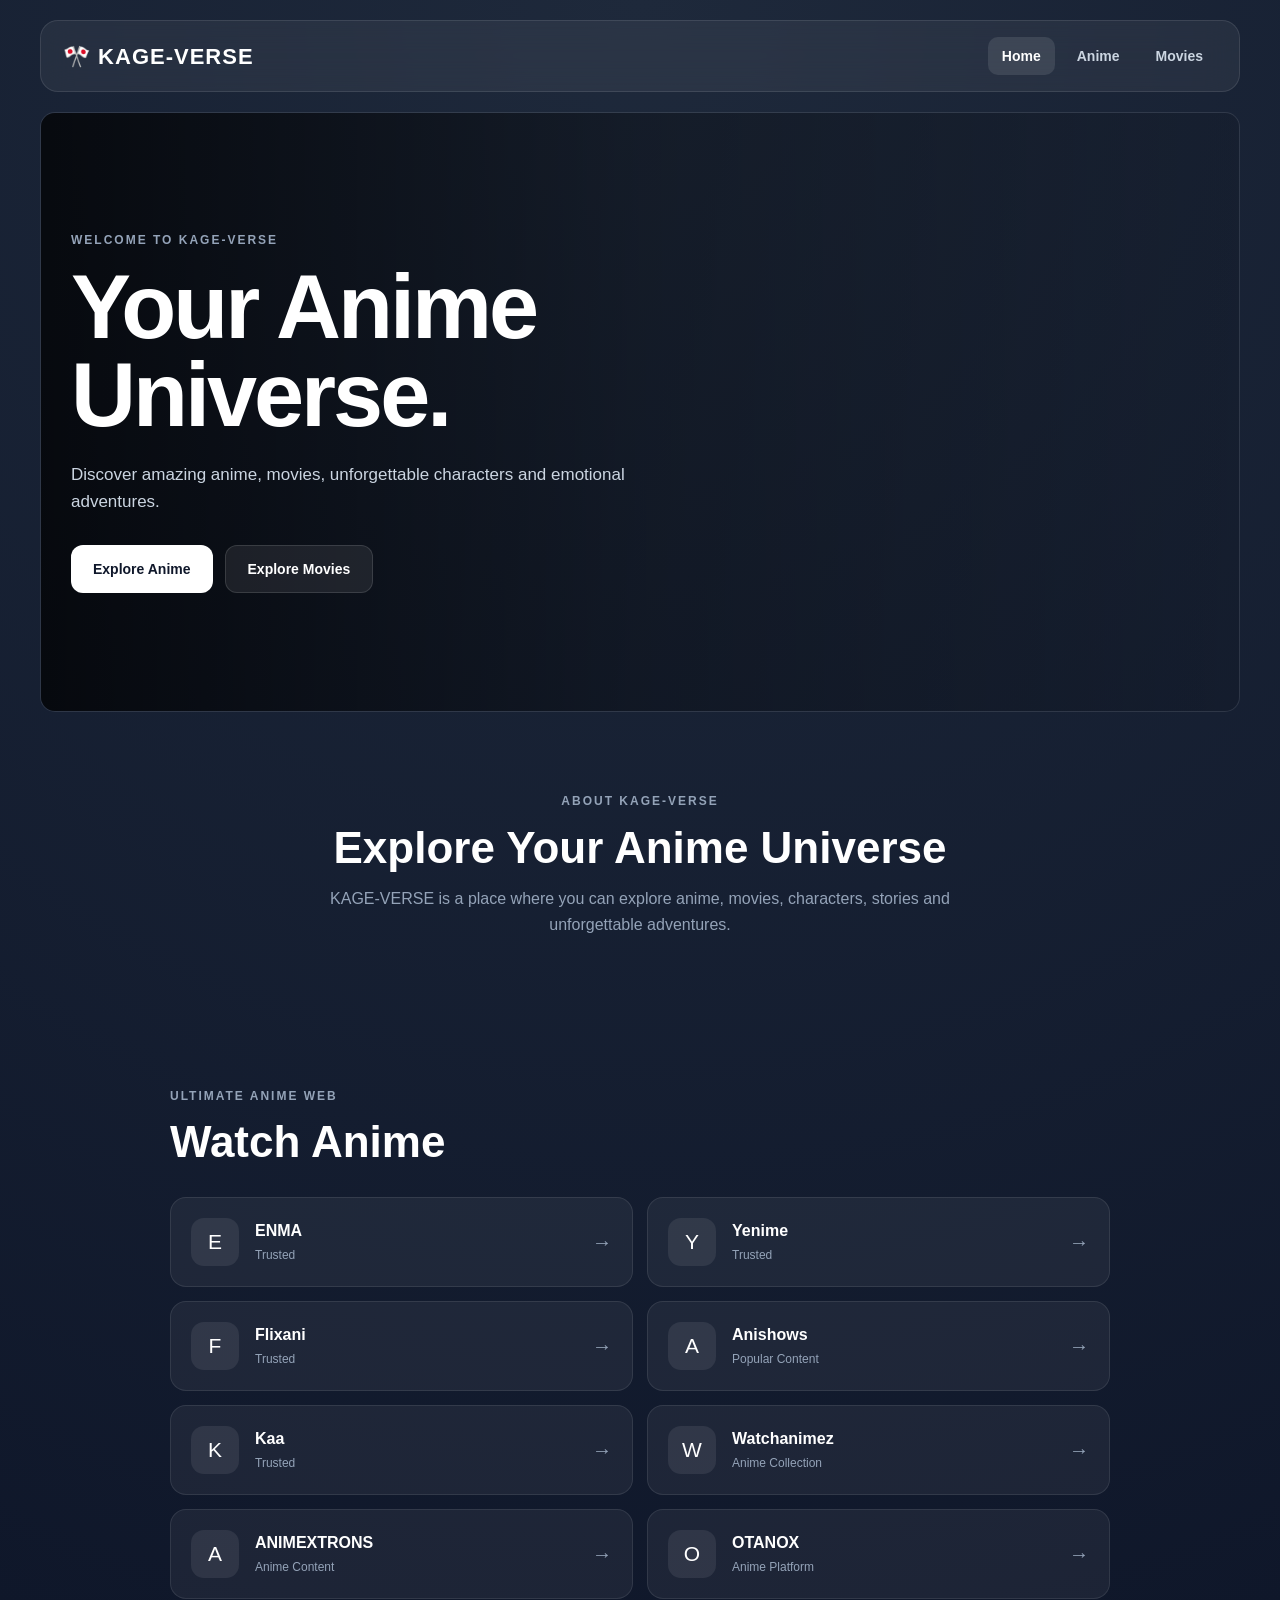
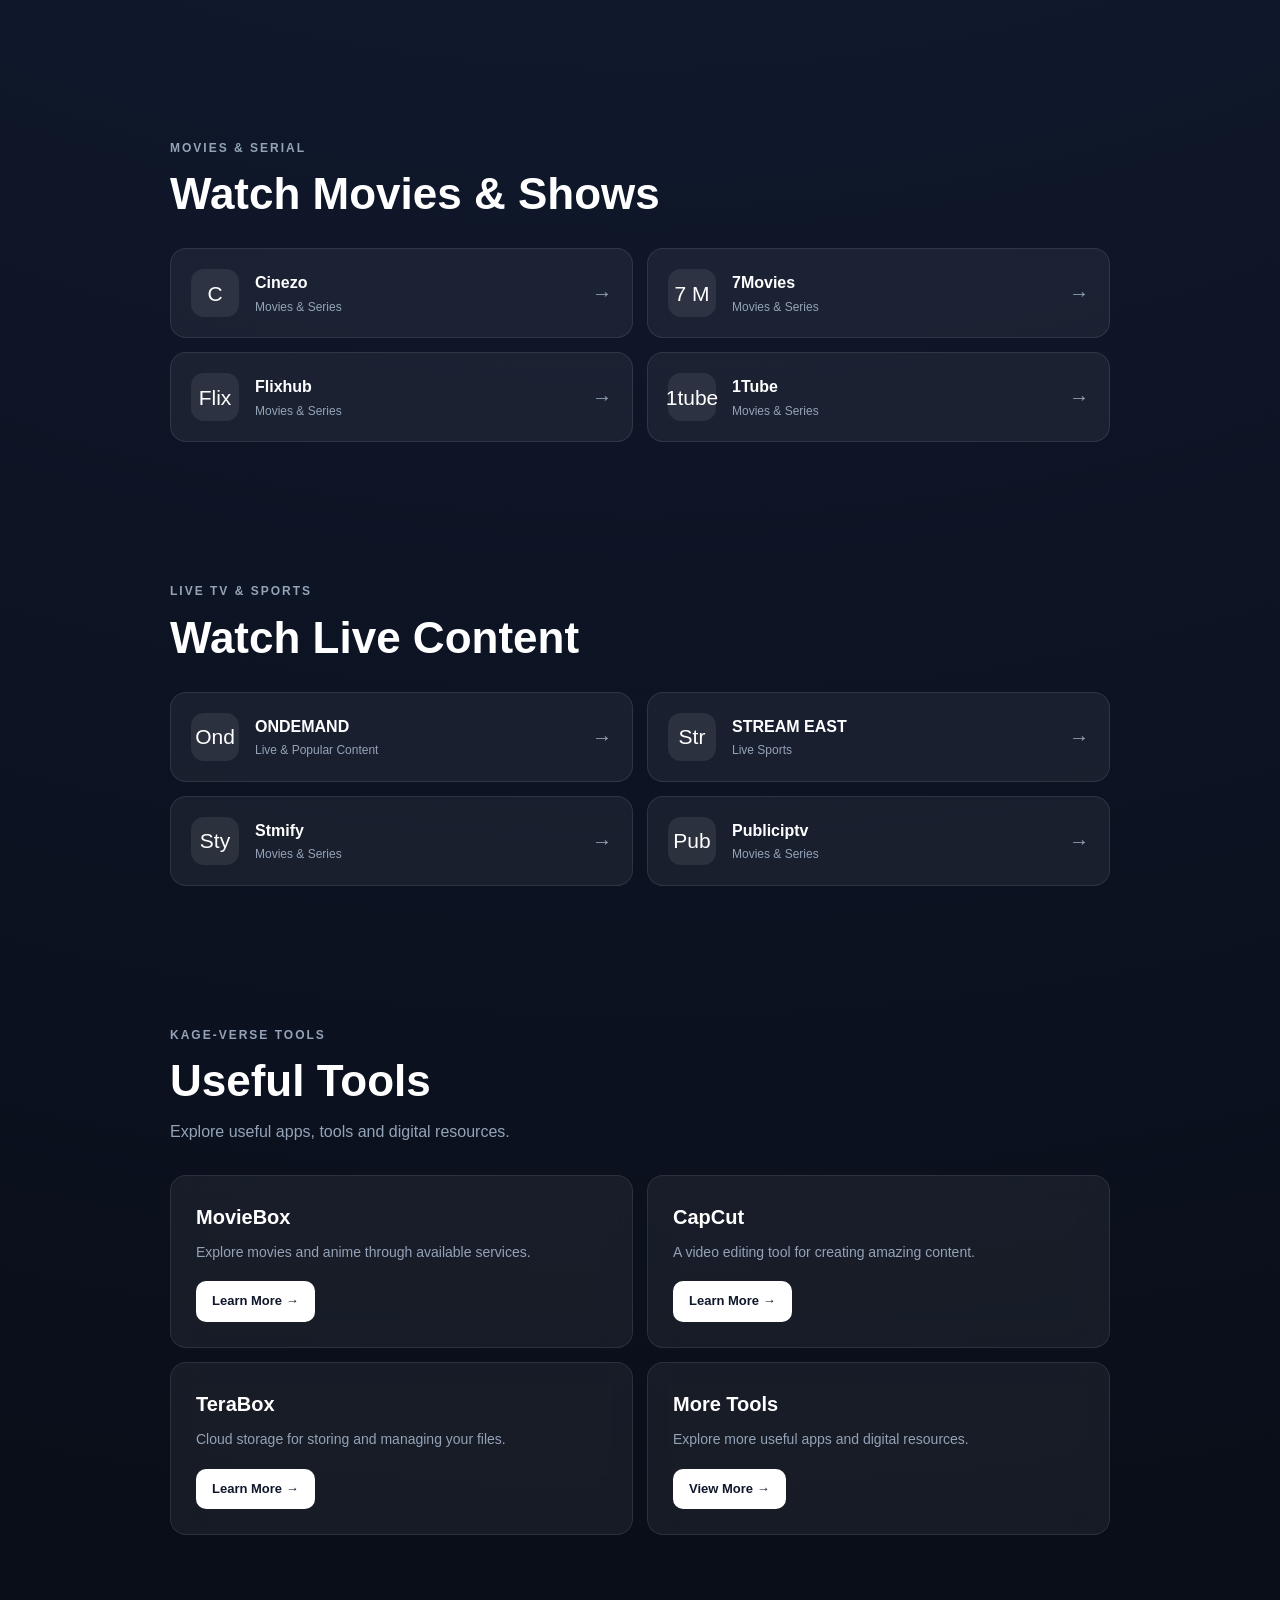
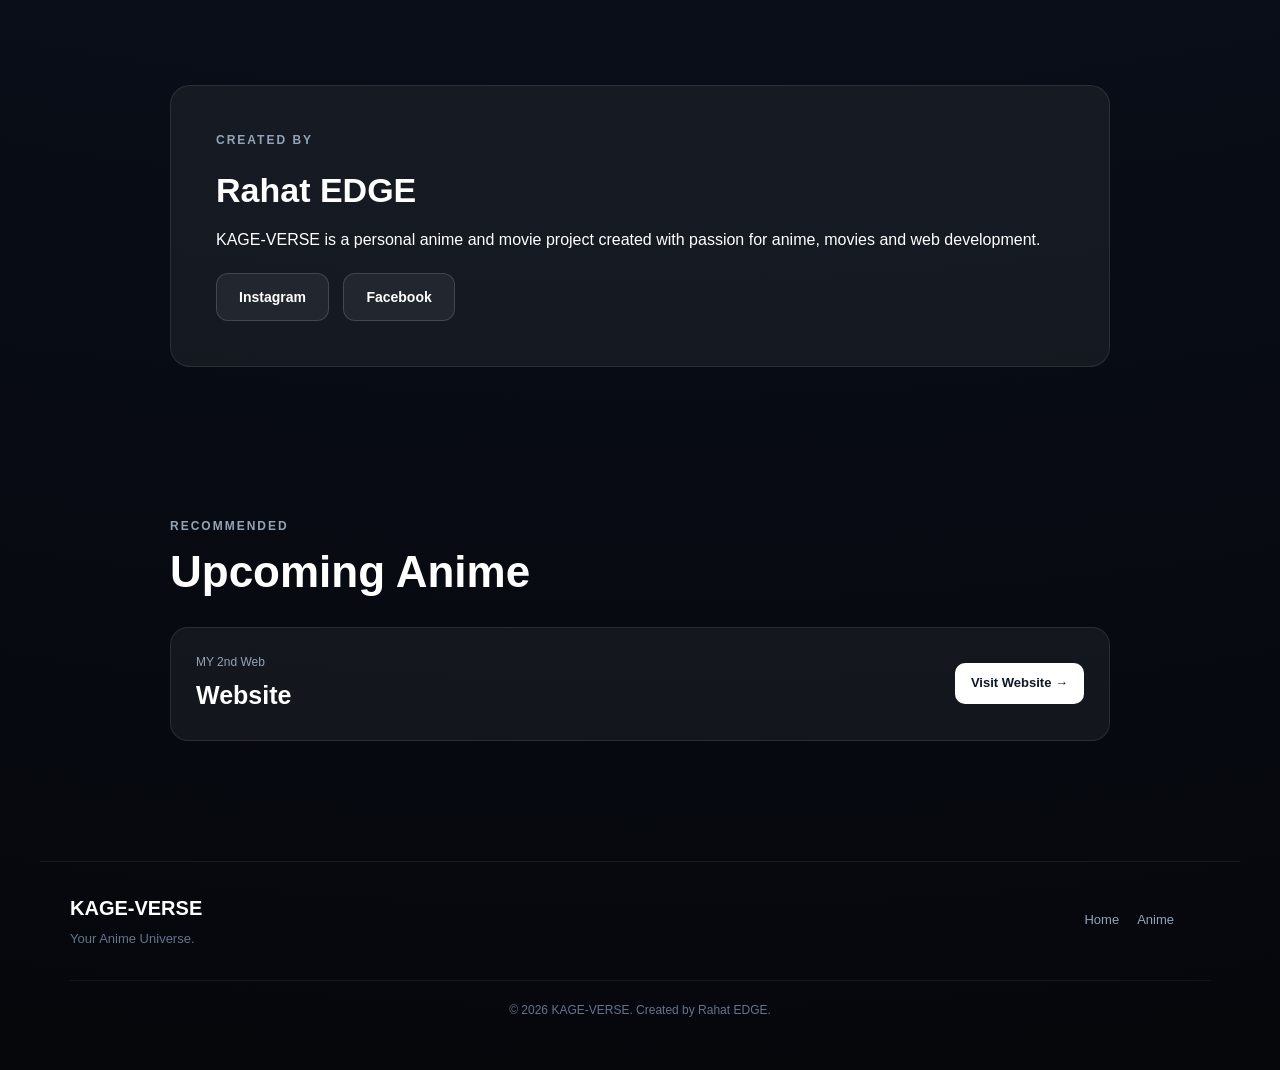
==== index.html @ 6ca1162b "Add files via upload" ====
<!DOCTYPE html>
<html lang="en">

<head>
    <meta charset="UTF-8">

    <meta name="viewport" content="width=device-width, initial-scale=1.0">

    <meta name="description" content="KAGE-VERSE - Explore anime, movies, characters, stories and amazing adventures.">

    <meta name="author" content="Rahat EDGE">

    <link rel="stylesheet" href="index.css">

    <title>KAGE-VERSE</title>
</head>

<body>

    <!-- =========================
         HEADER
    ========================== -->

    <header class="site-header">

        <a href="index.html" class="logo">
            🎌 KAGE-VERSE
        </a>

        <nav class="navbar">

            <a href="index.html" class="active">
                Home
            </a>

            <a href="https://animesalt.cx/">
                Anime
            </a>

            <a href="">
                Movies
            </a>

        </nav>

    </header>


    <!-- =========================
         MAIN
    ========================== -->

    <main>

        <!-- =========================
             HERO
        ========================== -->

        <section class="hero">

            <div class="hero-content">

                <p class="hero-label">
                    WELCOME TO KAGE-VERSE
                </p>

                <h1>
                    Your Anime
                    <br>
                    Universe.
                </h1>

                <p class="hero-description">
                    Discover amazing anime, movies,
                    unforgettable characters and
                    emotional adventures.
                </p>

                <div class="hero-buttons">

                    <a href="anime.html" class="hero-button">
                        Explore Anime
                    </a>

                    <a href="movies.html" class="hero-button secondary">
                        Explore Movies
                    </a>

                </div>

            </div>

        </section>


        <!-- =========================
             ABOUT KAGE-VERSE
        ========================== -->

        <section class="intro-section">

            <div class="section-heading">

                <p class="section-label">
                    ABOUT KAGE-VERSE
                </p>

                <h2>
                    Explore Your Anime Universe
                </h2>

                <p>
                    KAGE-VERSE is a place where you can
                    explore anime, movies, characters,
                    stories and unforgettable adventures.
                </p>

            </div>

        </section>


        <!-- =========================
             WATCH ANIME
        ========================== -->

        <section class="aniro-menu">

            <div class="section-title">

                <p class="section-label">
                    ULTIMATE ANIME WEB
                </p>

                <h2>
                    Watch Anime
                </h2>

            </div>


            <div class="button-grid">

                <!-- ENMA -->

                <a href="https://www.enma.lol/home" class="menu-button" target="_blank" rel="noopener noreferrer">

                    <span class="button-icon">
                        E
                    </span>

                    <span class="button-text">

                        <strong>
                            ENMA
                        </strong>

                        <small>
                            Trusted
                        </small>

                    </span>

                    <span class="arrow">
                        →
                    </span>

                </a>


                <!-- Yenime -->

                <a href="https://yenime.net/" class="menu-button" target="_blank" rel="noopener noreferrer">

                    <span class="button-icon">
                        Y
                    </span>

                    <span class="button-text">

                        <strong>
                            Yenime
                        </strong>

                        <small>
                            Trusted
                        </small>

                    </span>

                    <span class="arrow">
                        →
                    </span>

                </a>


                <!-- Flixani -->

                <a href="https://flixani.studio/" class="menu-button" target="_blank" rel="noopener noreferrer">

                    <span class="button-icon">
                        F
                    </span>

                    <span class="button-text">

                        <strong>
                            Flixani
                        </strong>

                        <small>
                            Trusted
                        </small>

                    </span>

                    <span class="arrow">
                        →
                    </span>

                </a>


                <!-- Anishows -->

                <a href="https://anishows.org/home" class="menu-button" target="_blank" rel="noopener noreferrer">

                    <span class="button-icon">
                        A
                    </span>

                    <span class="button-text">

                        <strong>
                            Anishows
                        </strong>

                        <small>
                            Popular Content
                        </small>

                    </span>

                    <span class="arrow">
                        →
                    </span>

                </a>


                <!-- Kaa -->

                <a href="https://kaa.lt/" class="menu-button" target="_blank" rel="noopener noreferrer">

                    <span class="button-icon">
                        K
                    </span>

                    <span class="button-text">

                        <strong>
                            Kaa
                        </strong>

                        <small>
                            Trusted
                        </small>

                    </span>

                    <span class="arrow">
                        →
                    </span>

                </a>


                <!-- Watchanimez -->

                <a href="https://watchanimez.me/" class="menu-button" target="_blank" rel="noopener noreferrer">

                    <span class="button-icon">
                        W
                    </span>

                    <span class="button-text">

                        <strong>
                            Watchanimez
                        </strong>

                        <small>
                            Anime Collection
                        </small>

                    </span>

                    <span class="arrow">
                        →
                    </span>

                </a>


                <!-- ANIMEXTRONS -->

                <a href="https://animextrons.co.in/" class="menu-button" target="_blank" rel="noopener noreferrer">

                    <span class="button-icon">
                        A
                    </span>

                    <span class="button-text">

                        <strong>
                            ANIMEXTRONS
                        </strong>

                        <small>
                            Anime Content
                        </small>

                    </span>

                    <span class="arrow">
                        →
                    </span>

                </a>


                <!-- OTANOX -->

                <a href="https://www.otanox.online/" class="menu-button" target="_blank" rel="noopener noreferrer">

                    <span class="button-icon">
                        O
                    </span>

                    <span class="button-text">

                        <strong>
                            OTANOX
                        </strong>

                        <small>
                            Anime Platform
                        </small>

                    </span>

                    <span class="arrow">
                        →
                    </span>

                </a>

            </div>

        </section>


        <!-- =========================
             MOVIES & SHOWS
        ========================== -->

        <section class="aniro-menu">

            <div class="section-title">

                <p class="section-label">
                    MOVIES & SERIAL
                </p>

                <h2>
                    Watch Movies & Shows
                </h2>

            </div>


            <div class="button-grid">

                <!-- Cinezo -->

                <a href="https://cinezo.org/" class="menu-button" target="_blank" rel="noopener noreferrer">

                    <span class="button-icon">
                        C
                    </span>

                    <span class="button-text">

                        <strong>
                            Cinezo
                        </strong>

                        <small>
                            Movies & Series
                        </small>

                    </span>

                    <span class="arrow">
                        →
                    </span>

                </a>


                <!-- 7Movies -->

                <a href="https://7movies.ac/" class="menu-button" target="_blank" rel="noopener noreferrer">

                    <span class="button-icon">
                        7 M
                    </span>

                    <span class="button-text">

                        <strong>
                            7Movies
                        </strong>

                        <small>
                            Movies & Series
                        </small>

                    </span>

                    <span class="arrow">
                        →
                    </span>

                </a>


                <!-- Flixhub -->

                <a href="https://flixhub.studio/" class="menu-button" target="_blank" rel="noopener noreferrer">

                    <span class="button-icon">
                        Flix
                    </span>

                    <span class="button-text">

                        <strong>
                            Flixhub
                        </strong>

                        <small>
                            Movies & Series
                        </small>

                    </span>

                    <span class="arrow">
                        →
                    </span>

                </a>


                <!-- 1Tube -->

                <a href="https://www.1tube.org/" class="menu-button" target="_blank" rel="noopener noreferrer">

                    <span class="button-icon">
                        1tube
                    </span>

                    <span class="button-text">

                        <strong>
                            1Tube
                        </strong>

                        <small>
                            Movies & Series
                        </small>

                    </span>

                    <span class="arrow">
                        →
                    </span>

                </a>

            </div>

        </section>


        <!-- =========================
             LIVE TV & SPORTS
        ========================== -->

        <section class="aniro-menu">

            <div class="section-title">

                <p class="section-label">
                    LIVE TV & SPORTS
                </p>

                <h2>
                    Watch Live Content
                </h2>

            </div>


            <div class="button-grid">

                <!-- ONDEMAND -->

                <a href="https://ondemand.st/" class="menu-button" target="_blank" rel="noopener noreferrer">

                    <span class="button-icon">
                        Ond
                    </span>

                    <span class="button-text">

                        <strong>
                            ONDEMAND
                        </strong>

                        <small>
                            Live & Popular Content
                        </small>

                    </span>

                    <span class="arrow">
                        →
                    </span>

                </a>


                <!-- STREAM EAST -->

                <a href="https://streameast.cool/" class="menu-button" target="_blank" rel="noopener noreferrer">

                    <span class="button-icon">
                        Str
                    </span>

                    <span class="button-text">

                        <strong>
                            STREAM EAST
                        </strong>

                        <small>
                            Live Sports
                        </small>

                    </span>

                    <span class="arrow">
                        →
                    </span>

                </a>


                <!-- Stmify -->

                <a href="https://stmify.com/" class="menu-button" target="_blank" rel="noopener noreferrer">

                    <span class="button-icon">
                        Sty
                    </span>

                    <span class="button-text">

                        <strong>
                            Stmify
                        </strong>

                        <small>
                            Movies & Series
                        </small>

                    </span>

                    <span class="arrow">
                        →
                    </span>

                </a>


                <!-- Publiciptv -->

                <a href="https://publiciptv.com/" class="menu-button" target="_blank" rel="noopener noreferrer">

                    <span class="button-icon">
                        Pub
                    </span>

                    <span class="button-text">

                        <strong>
                            Publiciptv
                        </strong>

                        <small>
                            Movies & Series
                        </small>

                    </span>

                    <span class="arrow">
                        →
                    </span>

                </a>

            </div>

        </section>


        <!-- =========================
             KAGE-VERSE TOOLS
        ========================== -->

        <section class="tools-section">

            <div class="section-title">

                <p class="section-label">
                    KAGE-VERSE TOOLS
                </p>

                <h2>
                    Useful Tools
                </h2>

                <p>
                    Explore useful apps, tools and
                    digital resources.
                </p>

            </div>


            <div class="tools-grid">

                <!-- MovieBox -->

                <article class="tool-card">

                    <h3>
                        MovieBox
                    </h3>

                    <p>
                        Explore movies and anime
                        through available services.
                    </p>

                    <a href="https://an1.ca/moviebox-premium/">
                        Learn More →
                    </a>

                </article>


                <!-- CapCut -->

                <article class="tool-card">

                    <h3>
                        CapCut
                    </h3>

                    <p>
                        A video editing tool for
                        creating amazing content.
                    </p>

                    <a href="https://an1.ca/capcut-mod-apk-an1-2/">
                        Learn More →
                    </a>

                </article>


                <!-- TeraBox -->

                <article class="tool-card">

                    <h3>
                        TeraBox
                    </h3>

                    <p>
                        Cloud storage for storing
                        and managing your files.
                    </p>

                    <a href="https://an1.ca/terabox-mod-apk/">
                        Learn More →
                    </a>

                </article>


                <!-- More Tools -->

                <article class="tool-card">

                    <h3>
                        More Tools
                    </h3>

                    <p>
                        Explore more useful apps
                        and digital resources.
                    </p>

                    <a href="https://an1.com/">
                        View More →
                    </a>

                </article>

            </div>

        </section>


        <!-- =========================
             CREATOR
        ========================== -->

        <section class="creator-section">

            <div class="creator-content">

                <p class="section-label">
                    CREATED BY
                </p>

                <h2>
                    Rahat EDGE
                </h2>

                <p>
                    KAGE-VERSE is a personal anime and
                    movie project created with passion
                    for anime, movies and web development.
                </p>

                <a href="https://www.instagram.com/garouxyz07?stkn=emJ1Z2llN3pqeHl2" class="social-button">
                    Instagram
                </a>

                <a href="https://www.facebook.com/share/19aS8DKz9o/" class="social-button">
                    Facebook
                </a>

            </div>

        </section>


        <!-- =========================
             RECOMMENDED WEBSITE
        ========================== -->

        <section class="external-section">

            <div class="section-title">

                <p class="section-label">
                    RECOMMENDED
                </p>

                <h2>
                    Upcoming Anime
                </h2>

            </div>


            <article class="external-card">

                <div>

                    <p>
                        MY 2nd Web
                    </p>

                    <h3>
                        Website
                    </h3>

                </div>


                <a href="anime.html" target="_blank" rel="noopener noreferrer">
                    Visit Website →
                </a>

            </article>

        </section>

    </main>


    <!-- =========================
         FOOTER
    ========================== -->

    <footer class="site-footer">

        <div class="footer-content">

            <div class="footer-brand">

                <a href="index.html">
                    KAGE-VERSE
                </a>

                <p>
                    Your Anime Universe.
                </p>

            </div>


            <div class="footer-links">

                <a href="index.html">
                    Home
                </a>

                <a href="anime.html">
                    Anime
                </a>

                <a href="movies.html">

                </a>

                <a href="search.html">

                </a>

            </div>

        </div>


        <div class="footer-bottom">

            <p>
                © 2026 KAGE-VERSE. Created by Rahat EDGE.
            </p>

        </div>

    </footer>

</body>

</html>
---- index.css ----
* {
    margin: 0;
    padding: 0;
    box-sizing: border-box;
}

html {
    scroll-behavior: smooth;
}


/* =========================================================
   2. GLOBAL
========================================================= */

body {
    min-height: 100vh;

    font-family: Arial, Helvetica, sans-serif;

    background:
        radial-gradient(
            circle at top,
            #1e293b 0%,
            #0f172a 40%,
            #05070b 100%
        );

    color: #ffffff;

    line-height: 1.6;
}

a {
    color: inherit;
    text-decoration: none;
}

button {
    font: inherit;
}

section {
    width: 100%;
}

main {
    width: 100%;
    overflow: hidden;
}


/* =========================================================
   3. HEADER
========================================================= */

.site-header {
    width: calc(100% - 40px);
    max-width: 1200px;

    margin: 20px auto;
    padding: 16px 22px;

    display: flex;
    align-items: center;
    justify-content: space-between;

    gap: 20px;

    background: rgba(255, 255, 255, 0.06);

    border: 1px solid rgba(255, 255, 255, 0.10);
    border-radius: 18px;

    backdrop-filter: blur(18px);
    -webkit-backdrop-filter: blur(18px);

    position: sticky;
    top: 15px;

    z-index: 1000;
}


/* Logo */

.logo {
    font-size: 22px;
    font-weight: 800;

    letter-spacing: 1px;
    white-space: nowrap;

    transition: opacity 0.2s ease;
}

.logo:hover {
    opacity: 0.75;
}


/* Navigation */

.navbar {
    display: flex;
    align-items: center;

    gap: 8px;
}

.navbar a {
    padding: 8px 14px;

    color: #cbd5e1;

    font-size: 14px;
    font-weight: 600;

    border-radius: 10px;

    transition:
        background 0.2s ease,
        color 0.2s ease;
}

.navbar a:hover,
.navbar a.active {
    color: #ffffff;

    background: rgba(255, 255, 255, 0.10);
}


/* =========================================================
   4. HERO
========================================================= */

.hero {
    width: calc(100% - 40px);
    max-width: 1200px;

    min-height: 600px;

    margin: 0 auto;
    padding: 100px 30px;

    display: flex;
    align-items: center;

    position: relative;

    background-image: url("image/hero.png");
    background-size: cover;
    background-position: center;
    background-repeat: no-repeat;

    border: 1px solid rgba(255, 255, 255, 0.10);
    border-radius: 15px;

    overflow: hidden;
}


/* Hero Overlay */

.hero::before {
    content: "";

    position: absolute;
    inset: 0;

    background:
        linear-gradient(
            90deg,
            rgba(0, 0, 0, 0.72),
            rgba(0, 0, 0, 0.30),
            rgba(0, 0, 0, 0.10)
        );

    z-index: 0;
}


/* Hero Content */

.hero-content {
    max-width: 760px;

    position: relative;
    z-index: 1;
}


/* Hero Label */

.hero-label,
.section-label {
    margin-bottom: 12px;

    color: #94a3b8;

    font-size: 12px;
    font-weight: 800;

    letter-spacing: 2px;
}


/* Hero Heading */

.hero h1 {
    margin-bottom: 22px;

    font-size: clamp(48px, 8vw, 90px);

    line-height: 0.98;

    letter-spacing: -3px;
}


/* Hero Description */

.hero-description {
    max-width: 620px;

    margin-bottom: 30px;

    color: #cbd5e1;

    font-size: 17px;
}


/* Hero Buttons */

.hero-buttons {
    display: flex;
    flex-wrap: wrap;

    gap: 12px;
}

.hero-button {
    min-height: 48px;

    padding: 0 22px;

    display: inline-flex;
    align-items: center;
    justify-content: center;

    background: #ffffff;
    color: #0f172a;

    border-radius: 12px;

    font-size: 14px;
    font-weight: 700;

    transition:
        transform 0.2s ease,
        opacity 0.2s ease;
}

.hero-button:hover {
    transform: translateY(-2px);

    opacity: 0.88;
}


/* Secondary Hero Button */

.hero-button.secondary {
    background: rgba(255, 255, 255, 0.08);

    color: #ffffff;

    border: 1px solid rgba(255, 255, 255, 0.12);
}


/* =========================================================
   5. INTRO
========================================================= */

.intro-section {
    max-width: 900px;

    margin: 0 auto;

    padding: 80px 30px;

    text-align: center;
}

.section-heading h2,
.section-title h2 {
    margin-bottom: 14px;

    font-size: clamp(28px, 5vw, 44px);

    line-height: 1.1;
}

.section-heading > p:last-child {
    max-width: 650px;

    margin: 0 auto;

    color: #94a3b8;

    font-size: 16px;
}


/* =========================================================
   6. ANIRO MENU
========================================================= */

.aniro-menu {
    max-width: 1000px;

    margin: 0 auto;

    padding: 70px 30px;
}


/* Section Title */

.section-title {
    margin-bottom: 30px;
}


/* Button Grid */

.button-grid {
    display: grid;

    grid-template-columns: repeat(2, 1fr);

    gap: 14px;
}


/* Menu Button */

.menu-button {
    min-height: 90px;

    padding: 18px 20px;

    display: flex;
    align-items: center;

    gap: 16px;

    background: rgba(255, 255, 255, 0.055);

    border: 1px solid rgba(255, 255, 255, 0.09);
    border-radius: 16px;

    transition:
        transform 0.2s ease,
        background 0.2s ease,
        border-color 0.2s ease;
}

.menu-button:hover {
    transform: translateY(-3px);

    background: rgba(255, 255, 255, 0.09);

    border-color: rgba(255, 255, 255, 0.16);
}


/* Button Icon */

.button-icon {
    width: 48px;
    height: 48px;

    flex-shrink: 0;

    display: flex;
    align-items: center;
    justify-content: center;

    background: rgba(255, 255, 255, 0.08);

    border-radius: 13px;

    font-size: 21px;
}


/* Button Text */

.button-text {
    flex: 1;

    display: flex;
    flex-direction: column;
}

.button-text strong {
    font-size: 16px;
}

.button-text small {
    margin-top: 2px;

    color: #94a3b8;

    font-size: 12px;
}


/* Arrow */

.arrow {
    color: #94a3b8;

    font-size: 20px;

    transition:
        transform 0.2s ease,
        color 0.2s ease;
}

.menu-button:hover .arrow {
    color: #ffffff;

    transform: translateX(4px);
}


/* =========================================================
   7. TOOLS
========================================================= */

.tools-section {
    max-width: 1000px;

    margin: 0 auto;

    padding: 70px 30px;
}


/* Tools Title */

.tools-section .section-title {
    margin-bottom: 30px;
}

.tools-section .section-label {
    color: #94a3b8;

    font-size: 12px;
    font-weight: 800;

    letter-spacing: 2px;
}

.tools-section .section-title h2 {
    margin-bottom: 14px;

    font-size: clamp(28px, 5vw, 44px);

    line-height: 1.1;
}

.tools-section .section-title > p:last-child {
    color: #94a3b8;

    font-size: 16px;
}


/* Tools Grid */

.tools-grid {
    display: grid;

    grid-template-columns: repeat(2, 1fr);

    gap: 14px;
}


/* Tool Card */

.tool-card {
    padding: 25px;

    background: rgba(255, 255, 255, 0.055);

    border: 1px solid rgba(255, 255, 255, 0.09);

    border-radius: 16px;

    backdrop-filter: blur(12px);
    -webkit-backdrop-filter: blur(12px);

    transition:
        transform 0.2s ease,
        background 0.2s ease,
        border-color 0.2s ease;
}

.tool-card:hover {
    transform: translateY(-3px);

    background: rgba(255, 255, 255, 0.09);

    border-color: rgba(255, 255, 255, 0.16);
}


/* Tool Title */

.tool-card h3 {
    margin-bottom: 8px;

    font-size: 20px;
}


/* Tool Description */

.tool-card p {
    margin-bottom: 18px;

    color: #94a3b8;

    font-size: 14px;

    line-height: 1.6;
}


/* Tool Button */

.tool-card a {
    padding: 10px 16px;

    display: inline-flex;
    align-items: center;
    justify-content: center;

    background: #ffffff;
    color: #0f172a;

    border-radius: 10px;

    font-size: 13px;
    font-weight: 700;

    transition:
        transform 0.2s ease,
        opacity 0.2s ease;
}

.tool-card a:hover {
    transform: translateY(-2px);

    opacity: 0.85;
}


/* =========================================================
   8. CREATOR
========================================================= */

.creator-section {
    max-width: 1000px;

    margin: 0 auto;

    padding: 80px 30px;
}

.creator-content {
    padding: 45px;

    background: rgba(255, 255, 255, 0.055);

    border: 1px solid rgba(255, 255, 255, 0.09);

    border-radius: 20px;
}

.creator-content h2 {
    margin-bottom: 10px;

    font-size: 34px;
}

.creator-content p:last-child {
    max-width: 650px;

    color: #94a3b8;
}


/* =========================================================
   9. EXTERNAL WEBSITE
========================================================= */

.external-section {
    max-width: 1000px;

    margin: 0 auto;

    padding: 70px 30px;
}

.external-card {
    padding: 25px;

    display: flex;
    align-items: center;
    justify-content: space-between;

    gap: 20px;

    background: rgba(255, 255, 255, 0.055);

    border: 1px solid rgba(255, 255, 255, 0.09);

    border-radius: 18px;
}

.external-card p {
    margin-bottom: 3px;

    color: #94a3b8;

    font-size: 12px;
}

.external-card h3 {
    font-size: 25px;
}

.external-card > a {
    padding: 10px 16px;

    background: #ffffff;
    color: #0f172a;

    border-radius: 10px;

    font-size: 13px;
    font-weight: 700;

    white-space: nowrap;

    transition:
        transform 0.2s ease,
        opacity 0.2s ease;
}

.external-card > a:hover {
    transform: translateY(-2px);

    opacity: 0.85;
}


/* =========================================================
   10. FOOTER
========================================================= */

.site-footer {
    width: calc(100% - 40px);
    max-width: 1200px;

    margin: 50px auto 20px;

    padding: 30px;

    border-top: 1px solid rgba(255, 255, 255, 0.08);
}

.footer-content {
    display: flex;

    justify-content: space-between;

    gap: 30px;
}


/* Footer Brand */

.footer-brand > a {
    font-size: 20px;
    font-weight: 800;
}

.footer-brand p {
    margin-top: 5px;

    color: #64748b;

    font-size: 13px;
}


/* Footer Links */

.footer-links {
    display: flex;
    align-items: center;

    gap: 18px;
}

.footer-links a {
    color: #94a3b8;

    font-size: 13px;

    transition: color 0.2s ease;
}

.footer-links a:hover {
    color: #ffffff;
}


/* Footer Bottom */

.footer-bottom {
    margin-top: 30px;

    padding-top: 20px;

    border-top: 1px solid rgba(255, 255, 255, 0.06);

    color: #64748b;

    font-size: 12px;

    text-align: center;
}


/* =========================================================
   11. RESPONSIVE
========================================================= */


/* Tablet */

@media (max-width: 800px) {

    .site-header {
        width: calc(100% - 24px);

        margin: 12px;

        padding: 14px 16px;

        flex-wrap: wrap;
    }


    .navbar {
        order: 3;

        width: 100%;

        justify-content: center;

        padding-top: 12px;

        border-top: 1px solid rgba(255, 255, 255, 0.07);
    }


    .hero {
        width: calc(100% - 24px);

        min-height: 520px;

        padding: 80px 25px;
    }


    .hero h1 {
        letter-spacing: -2px;
    }


    .button-grid,
    .tools-grid {
        grid-template-columns: 1fr;
    }


    .footer-content {
        flex-direction: column;
    }


    .footer-links {
        flex-wrap: wrap;
    }
}


/* Mobile */

@media (max-width: 520px) {

    .site-header {
        border-radius: 14px;
    }


    .logo {
        font-size: 18px;
    }


    .navbar {
        gap: 2px;
    }


    .navbar a {
        padding: 7px 9px;

        font-size: 12px;
    }


    .hero {
        width: calc(100% - 20px);

        min-height: 500px;

        padding: 65px 20px;

        border-radius: 15px;
    }


    .hero h1 {
        font-size: 48px;
    }


    .hero-description {
        font-size: 15px;
    }


    .hero-buttons {
        flex-direction: column;

        align-items: stretch;
    }


    .hero-button {
        width: 100%;
    }


    .intro-section,
    .aniro-menu,
    .tools-section,
    .creator-section,
    .external-section {
        padding-left: 20px;
        padding-right: 20px;
    }


    .tools-section {
        padding-top: 55px;
        padding-bottom: 55px;
    }


    .tool-card {
        padding: 22px;
    }


    .creator-content {
        padding: 28px 22px;
    }


    .external-card {
        align-items: flex-start;

        flex-direction: column;
    }


    .external-card > a {
        width: 100%;

        text-align: center;
    }


    .footer-content {
        text-align: center;

        align-items: center;
    }

}

/* =========================
   SOCIAL BUTTONS
========================= */

.social-button {
    display: inline-block;

    margin-top: 20px;
    margin-right: 10px;

    padding: 12px 22px;

    border: 1px solid rgba(255, 255, 255, 0.15);
    border-radius: 12px;

    background: rgba(255, 255, 255, 0.06);

    color: #ffffff;

    text-decoration: none;

    font-size: 14px;
    font-weight: 600;

    transition:
        0.25s ease;
}


.social-button:hover {
    transform: translateY(-3px);

    background: rgba(255, 255, 255, 0.12);

    border-color: rgba(255, 255, 255, 0.35);
}
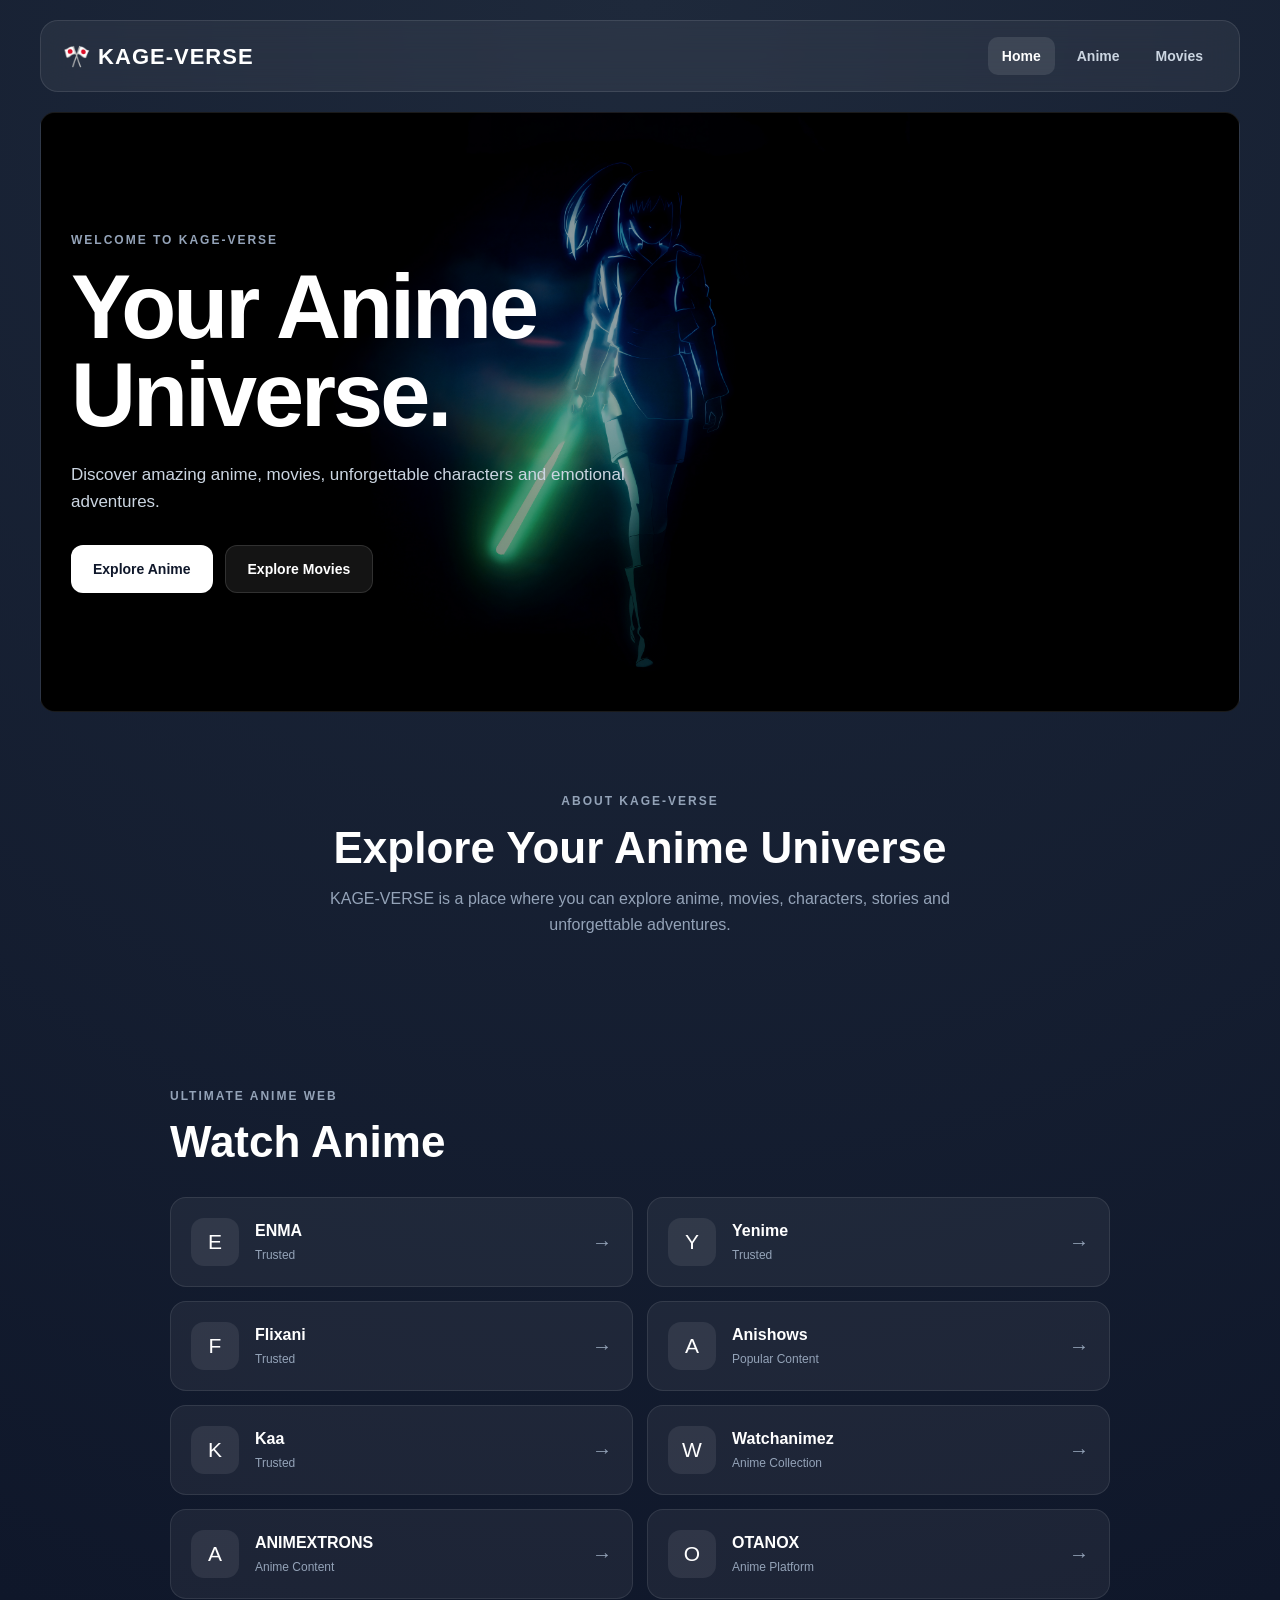
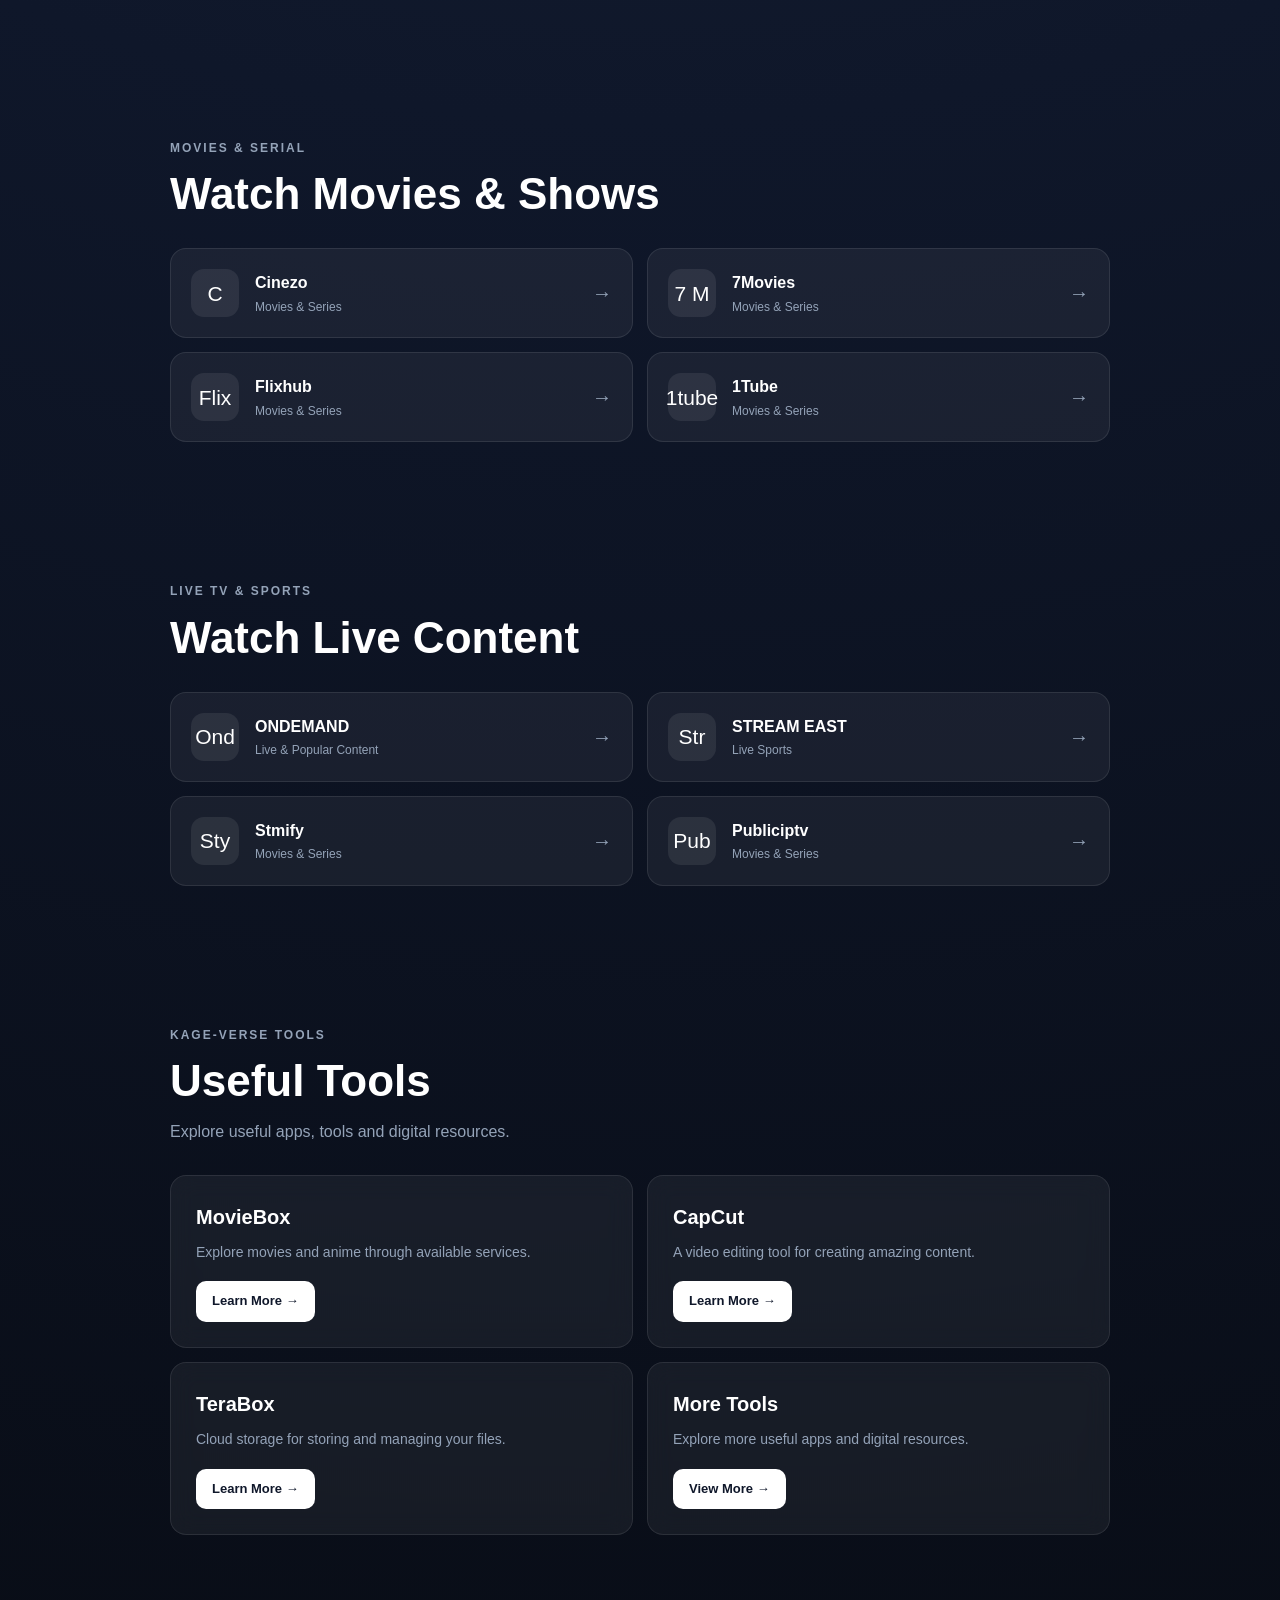
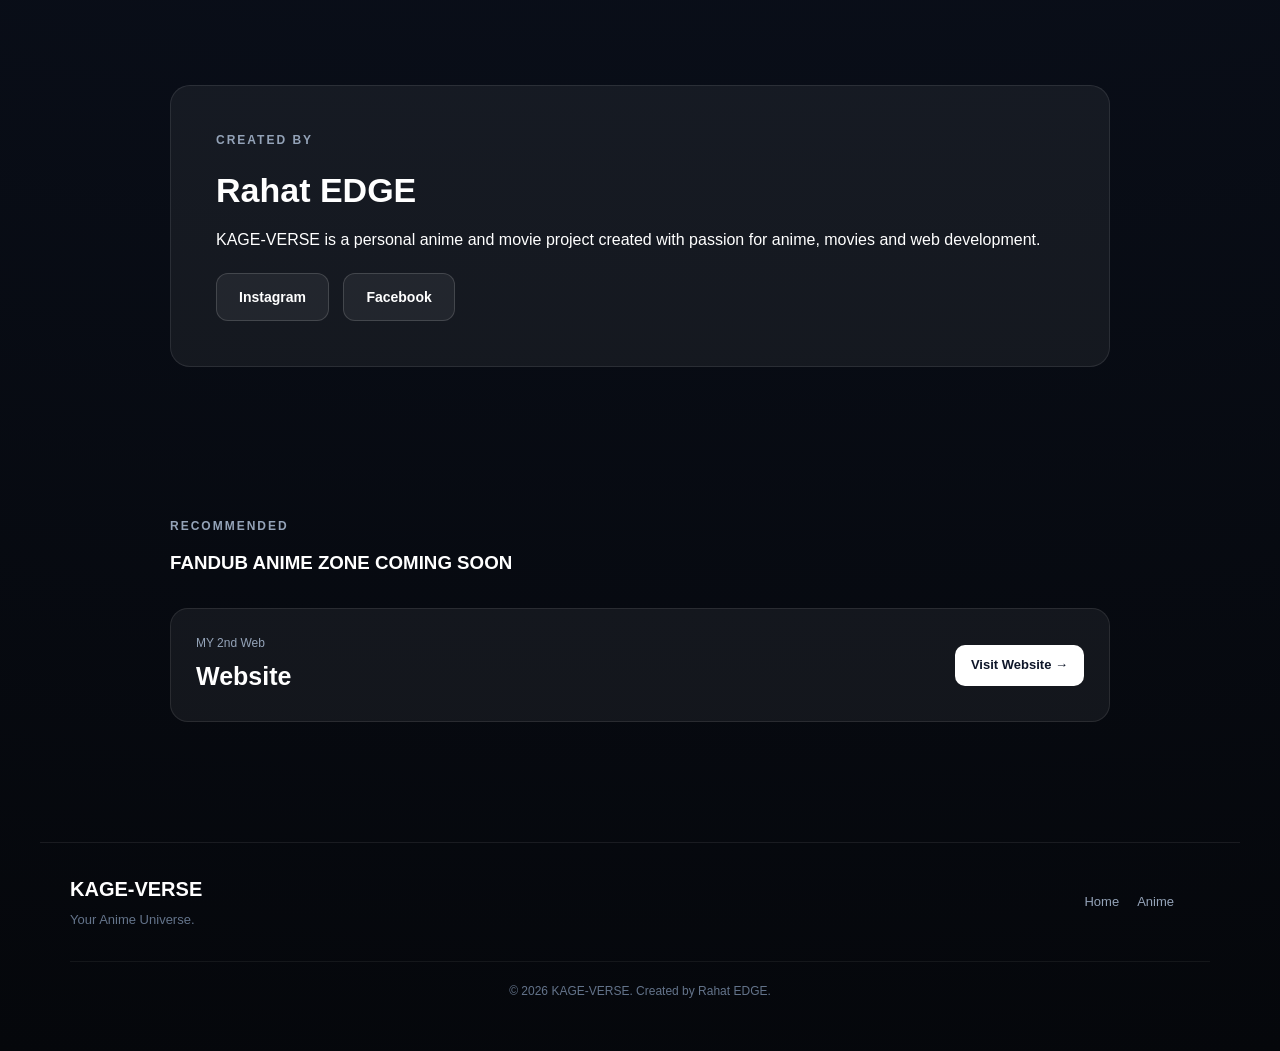
==== commit 51fbd9e3: "Add files via upload" ====
--- a/index.html
+++ b/index.html
@@ -666,7 +666,7 @@
                         through available services.
                     </p>
 
-                    <a href="https://an1.ca/moviebox-premium/">
+                    <a href="https://leeapk.com/0012-moviebox-mod-apk/download/">
                         Learn More →
                     </a>
 
@@ -784,9 +784,9 @@
                     RECOMMENDED
                 </p>
 
-                <h2>
-                    Upcoming Anime
-                </h2>
+                <h3>
+                    FANDUB ANIME ZONE COMING SOON
+                </h3>
 
             </div>
 
--- a/index.css
+++ b/index.css
@@ -151,7 +151,7 @@
 
     position: relative;
 
-    background-image: url("image/hero.png");
+    background-image: url("hero.png");
     background-size: cover;
     background-position: center;
     background-repeat: no-repeat;
@@ -960,4 +960,4 @@
     background: rgba(255, 255, 255, 0.12);
 
     border-color: rgba(255, 255, 255, 0.35);
-}+}
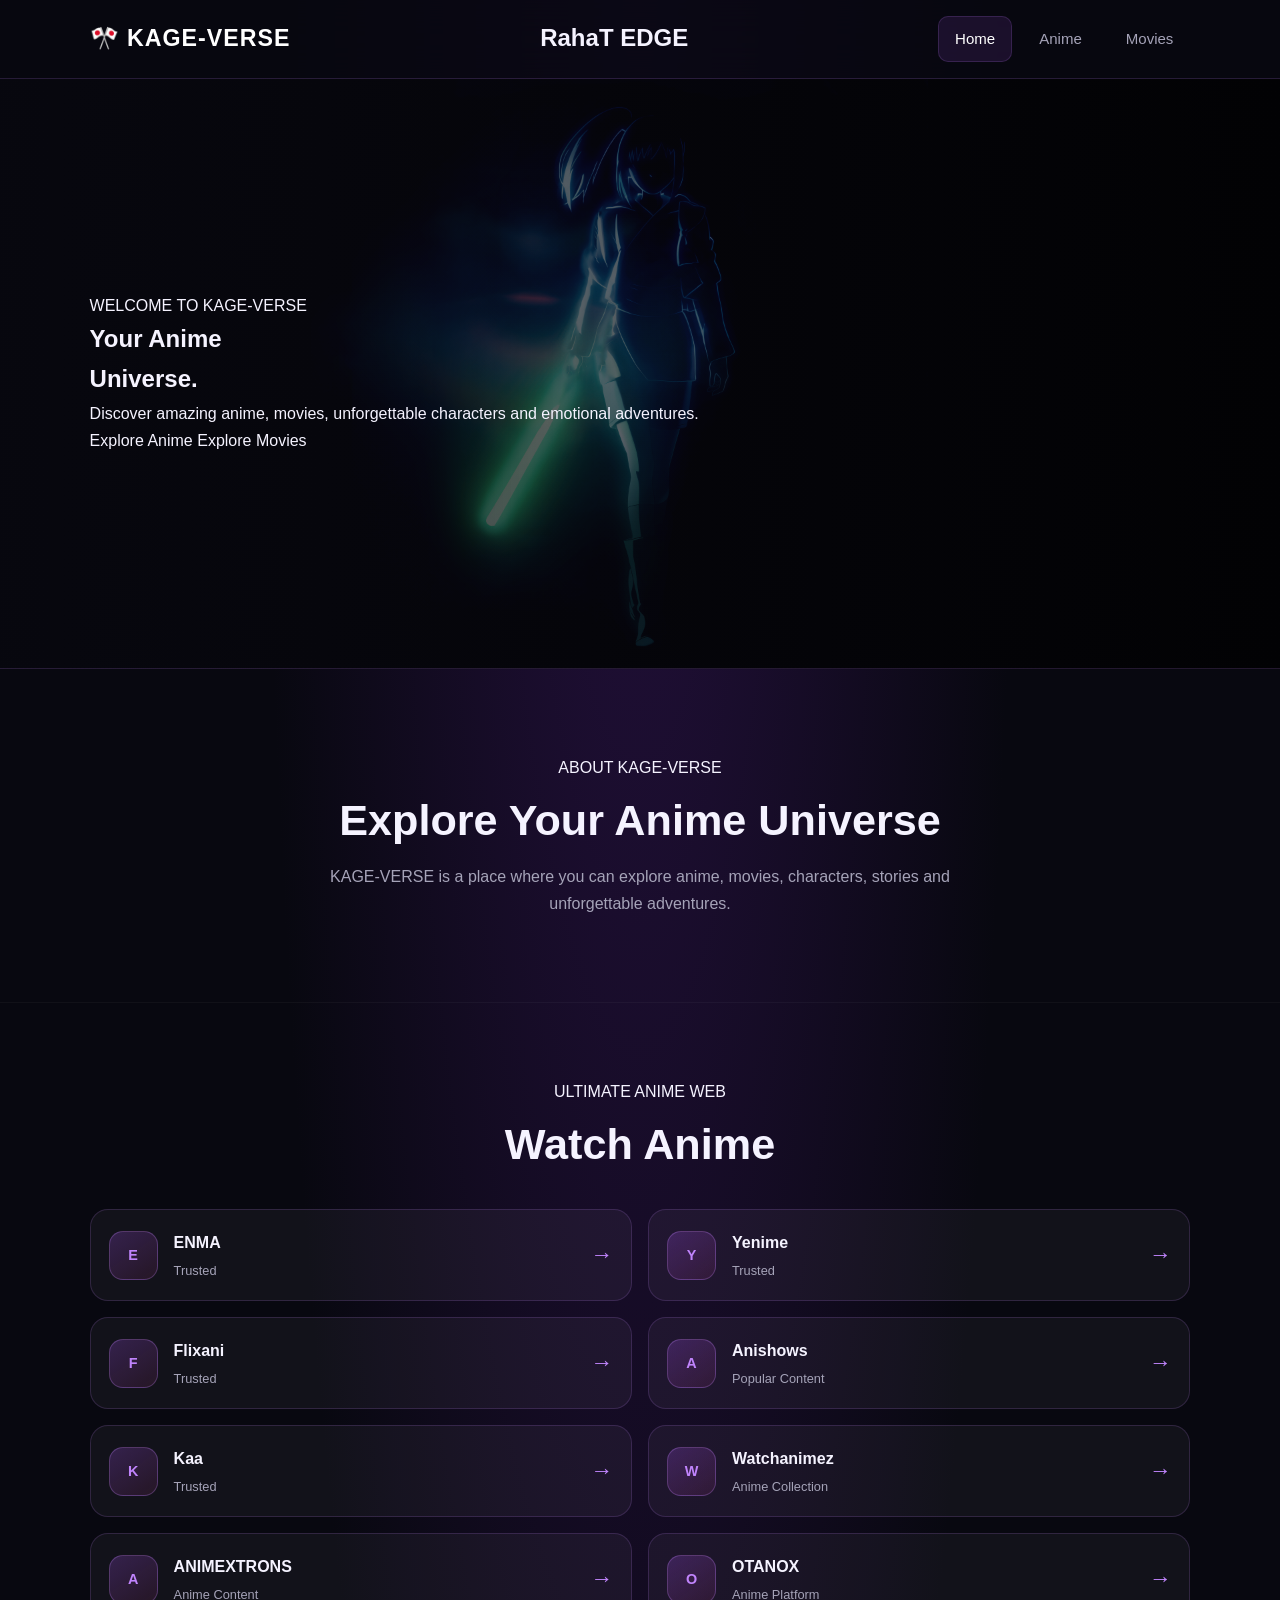
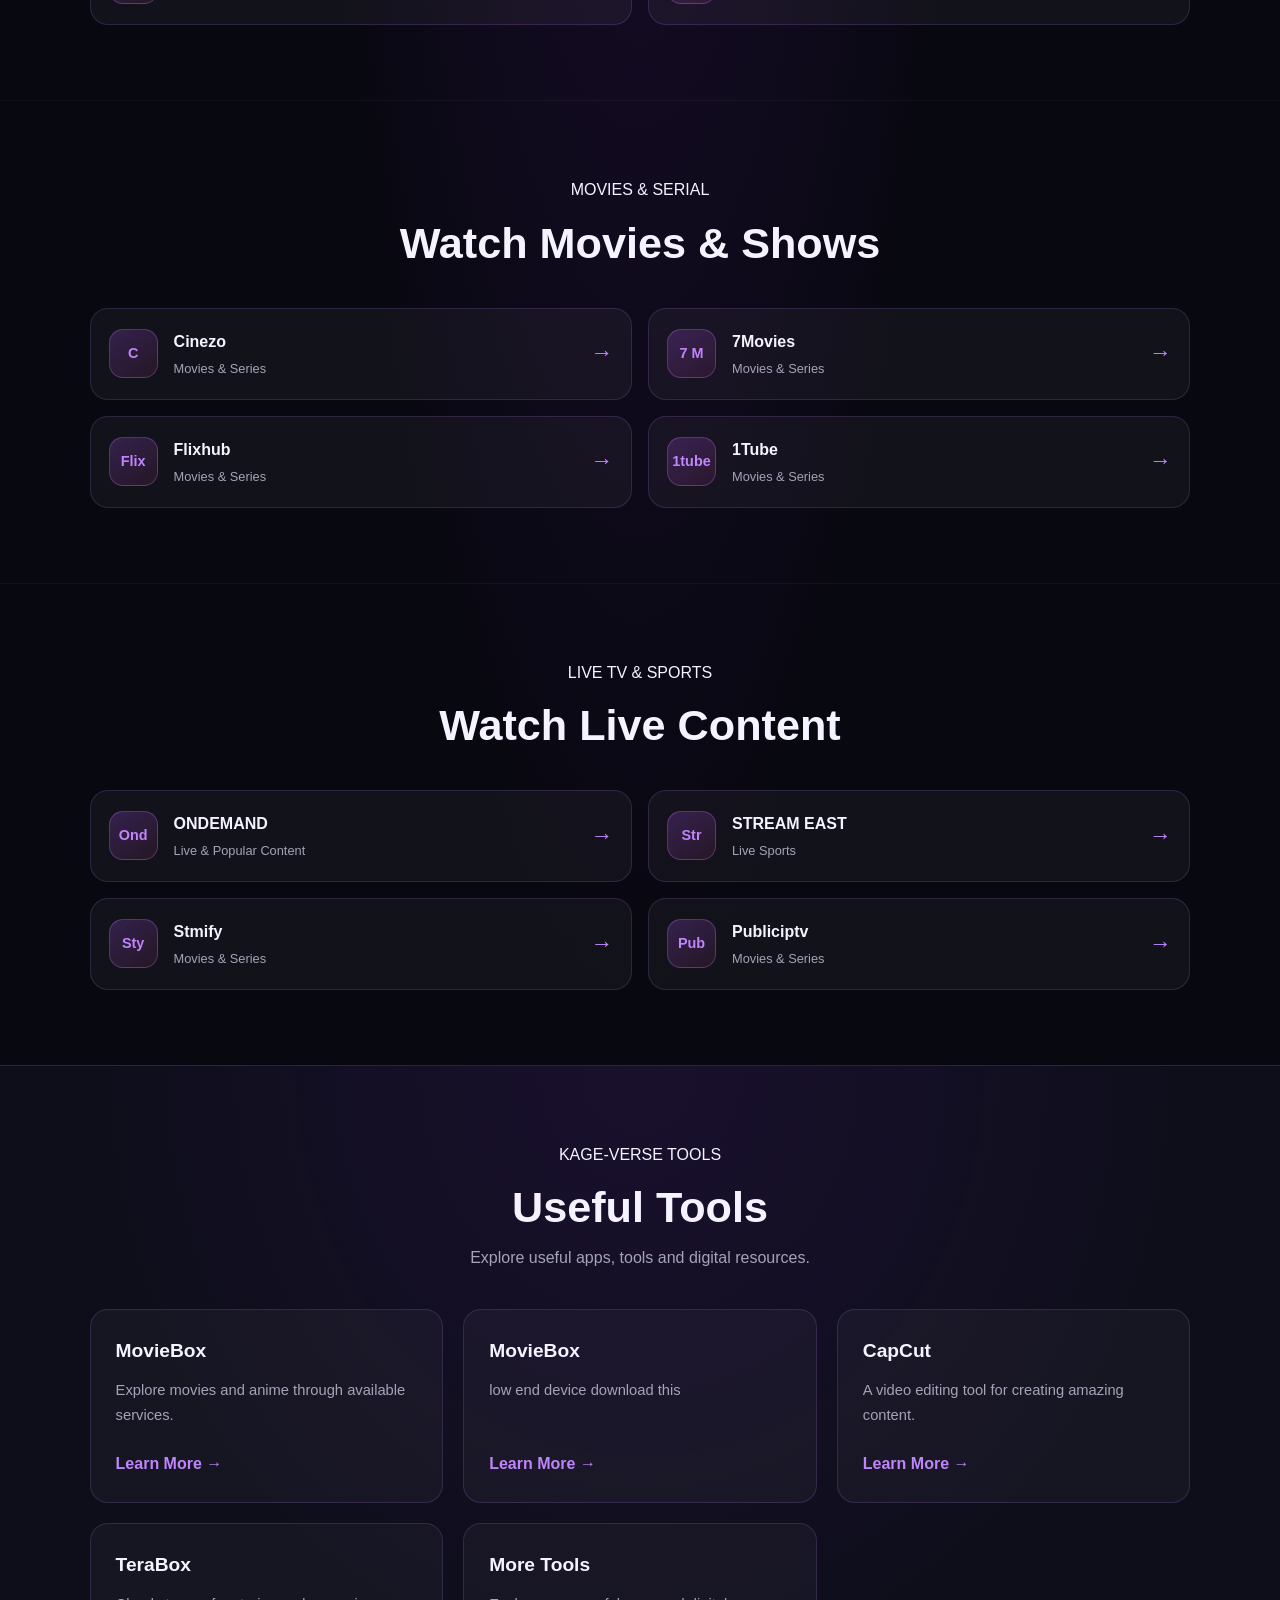
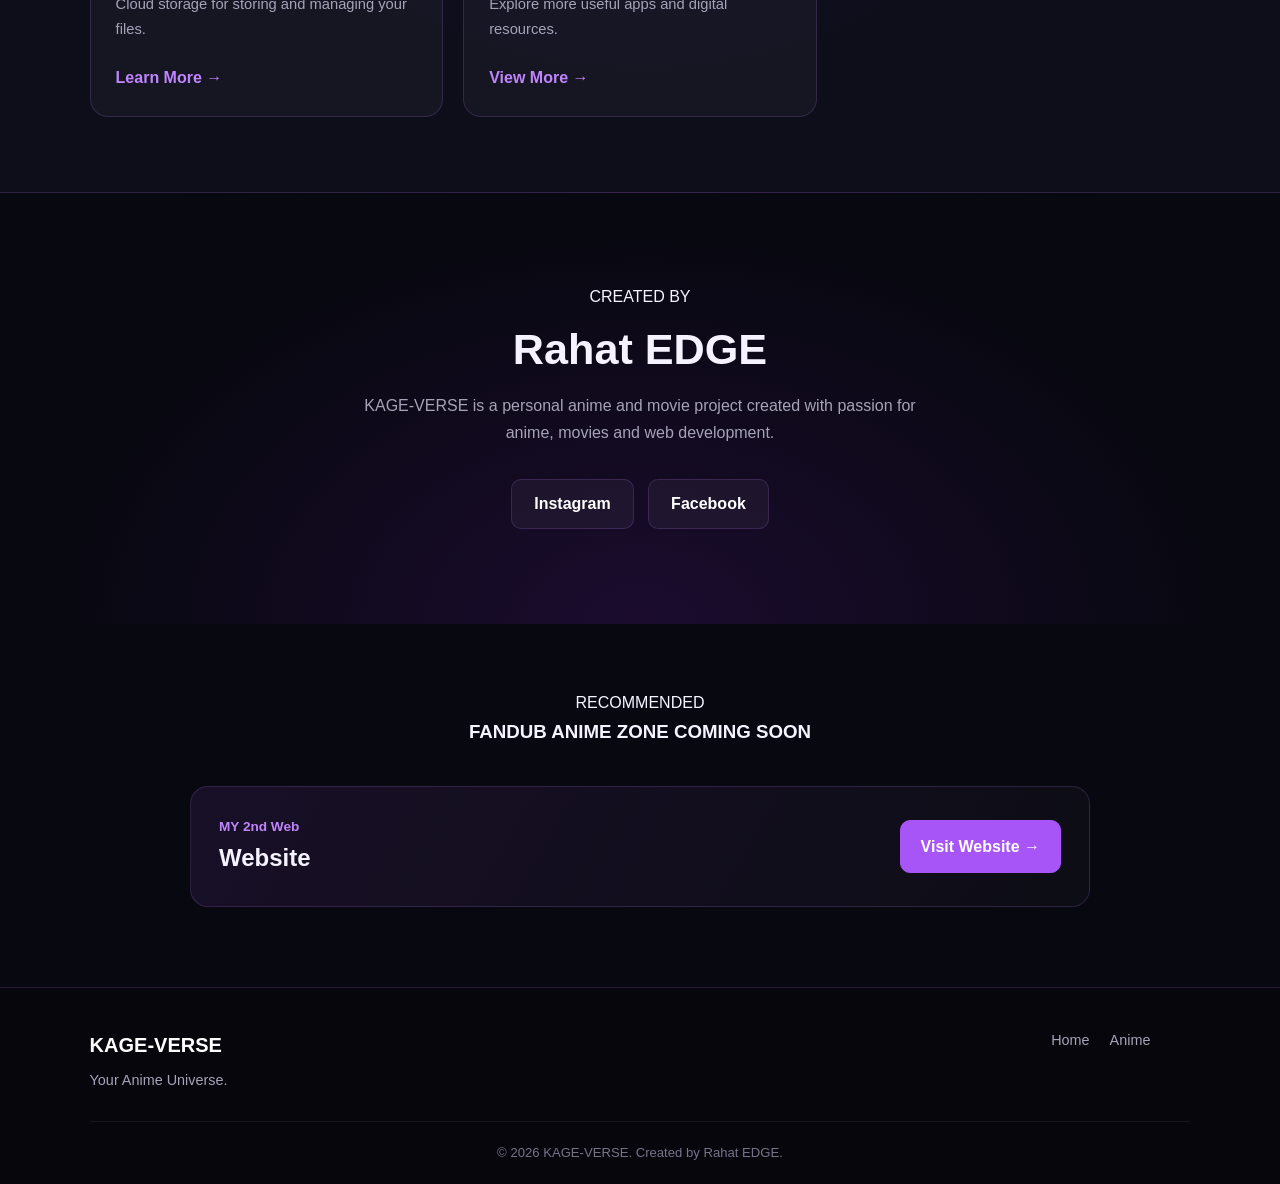
==== commit 4d442fd4: "Add files via upload" ====
--- a/index.html
+++ b/index.html
@@ -26,6 +26,8 @@
         <a href="index.html" class="logo">
             🎌 KAGE-VERSE
         </a>
+
+        <h2>RahaT EDGE</h2>
 
         <nav class="navbar">
 
@@ -672,6 +674,22 @@
 
                 </article>
 
+                <article class="tool-card">
+
+                    <h3>
+                        MovieBox
+                    </h3>
+
+                    <p>
+                        low end device download this 
+                    </p>
+
+                    <a href="https://an1.ca/moviebox-premium-1/">
+                        Learn More →
+                    </a>
+
+                </article>
+
 
                 <!-- CapCut -->
 
@@ -726,7 +744,7 @@
                         and digital resources.
                     </p>
 
-                    <a href="https://an1.com/">
+                    <a href="moviebox.html">
                         View More →
                     </a>
 
--- a/index.css
+++ b/index.css
@@ -1,4 +1,27 @@
 
+/* ========================================
+   KAGE-VERSE — PREMIUM DARK UI
+   Created by Rahat EDGE
+======================================== */
+
+/* ---------- ROOT ---------- */
+
+:root {
+    --bg: #080810;
+    --bg-secondary: #0e0e1b;
+    --card: rgba(255, 255, 255, 0.045);
+    --card-hover: rgba(151, 71, 255, 0.10);
+    --purple: #a855f7;
+    --purple-light: #c084fc;
+    --pink: #ec4899;
+    --text: #f5f3ff;
+    --muted: #a5a3b8;
+    --border: rgba(192, 132, 252, 0.17);
+    --radius: 18px;
+    --transition: 0.3s ease;
+}
+
+/* ---------- RESET ---------- */
 
 * {
     margin: 0;
@@ -8,29 +31,17 @@
 
 html {
     scroll-behavior: smooth;
-}
-
-
-/* =========================================================
-   2. GLOBAL
-========================================================= */
+    scroll-padding-top: 90px;
+}
 
 body {
-    min-height: 100vh;
-
-    font-family: Arial, Helvetica, sans-serif;
-
+    font-family: "Segoe UI", Arial, sans-serif;
     background:
-        radial-gradient(
-            circle at top,
-            #1e293b 0%,
-            #0f172a 40%,
-            #05070b 100%
-        );
-
-    color: #ffffff;
-
-    line-height: 1.6;
+        radial-gradient(ellipse at 50% 0%, #24103d 0%, transparent 42%),
+        var(--bg);
+    color: var(--text);
+    line-height: 1.7;
+    overflow-x: hidden;
 }
 
 a {
@@ -38,926 +49,620 @@
     text-decoration: none;
 }
 
-button {
-    font: inherit;
-}
-
-section {
+button,
+a {
+    -webkit-tap-highlight-color: transparent;
+}
+
+::selection {
+    background: var(--purple);
+    color: white;
+}
+
+/* ---------- HEADER ---------- */
+
+.site-header {
     width: 100%;
-}
-
-main {
-    width: 100%;
-    overflow: hidden;
-}
-
-
-/* =========================================================
-   3. HEADER
-========================================================= */
-
-.site-header {
-    width: calc(100% - 40px);
-    max-width: 1200px;
-
-    margin: 20px auto;
-    padding: 16px 22px;
-
+    min-height: 76px;
+    padding: 16px 7%;
     display: flex;
     align-items: center;
     justify-content: space-between;
-
-    gap: 20px;
-
-    background: rgba(255, 255, 255, 0.06);
-
-    border: 1px solid rgba(255, 255, 255, 0.10);
-    border-radius: 18px;
-
+    gap: 24px;
+    position: sticky;
+    top: 0;
+    z-index: 1000;
+    background: rgba(8, 8, 16, 0.86);
     backdrop-filter: blur(18px);
     -webkit-backdrop-filter: blur(18px);
-
-    position: sticky;
-    top: 15px;
-
-    z-index: 1000;
-}
-
-
-/* Logo */
+    border-bottom: 1px solid var(--border);
+}
 
 .logo {
-    font-size: 22px;
+    font-size: 1.45rem;
     font-weight: 800;
-
     letter-spacing: 1px;
-    white-space: nowrap;
-
-    transition: opacity 0.2s ease;
+    color: white;
+    transition: var(--transition);
 }
 
 .logo:hover {
-    opacity: 0.75;
-}
-
-
-/* Navigation */
+    color: var(--purple-light);
+    text-shadow: 0 0 20px rgba(168, 85, 247, 0.6);
+}
 
 .navbar {
     display: flex;
     align-items: center;
-
-    gap: 8px;
+    gap: 10px;
 }
 
 .navbar a {
-    padding: 8px 14px;
-
-    color: #cbd5e1;
-
-    font-size: 14px;
-    font-weight: 600;
-
+    padding: 9px 16px;
+    border: 1px solid transparent;
     border-radius: 10px;
-
-    transition:
-        background 0.2s ease,
-        color 0.2s ease;
+    color: var(--muted);
+    font-size: 0.94rem;
+    transition: var(--transition);
 }
 
 .navbar a:hover,
 .navbar a.active {
-    color: #ffffff;
-
-    background: rgba(255, 255, 255, 0.10);
-}
-
-
-/* =========================================================
-   4. HERO
-========================================================= */
+    color: white;
+    background: rgba(168, 85, 247, 0.12);
+    border-color: var(--border);
+}
+
+/* ---------- HERO ---------- */
 
 .hero {
-    width: calc(100% - 40px);
-    max-width: 1200px;
-
-    min-height: 600px;
-
-    margin: 0 auto;
-    padding: 100px 30px;
-
-    display: flex;
-    align-items: center;
-
+    min-height: 590px;
+    padding: 100px 7%;
+    display: flex;
+    align-items: center;
     position: relative;
-
-    background-image: url("hero.png");
-    background-size: cover;
-    background-position: center;
-    background-repeat: no-repeat;
-
-    border: 1px solid rgba(255, 255, 255, 0.10);
-    border-radius: 15px;
-
+    isolation: isolate;
     overflow: hidden;
-}
-
-
-/* Hero Overlay */
-
-.hero::before {
-    content: "";
-
-    position: absolute;
-    inset: 0;
 
     background:
         linear-gradient(
             90deg,
-            rgba(0, 0, 0, 0.72),
-            rgba(0, 0, 0, 0.30),
-            rgba(0, 0, 0, 0.10)
-        );
-
-    z-index: 0;
-}
-
-
-/* Hero Content */
-
-.hero-content {
+            rgba(8, 8, 16, 0.90) 0%,
+            rgba(8, 8, 16, 0.60) 50%,
+            rgba(8, 8, 16, 0.25) 100%
+        ),
+        url("./hero.png") center center / cover no-repeat;
+
+    border-bottom: 1px solid var(--border);
+}
+/* ---------- INTRO ---------- */
+
+.intro-section {
+    padding: 85px 7%;
+    text-align: center;
+}
+
+.section-heading {
     max-width: 760px;
-
-    position: relative;
-    z-index: 1;
-}
-
-
-/* Hero Label */
-
-.hero-label,
-.section-label {
-    margin-bottom: 12px;
-
-    color: #94a3b8;
-
-    font-size: 12px;
+    margin: 0 auto;
+}
+
+.section-heading h2,
+.section-title h2,
+.creator-content h2 {
+    margin: 12px 0 16px;
+    font-size: clamp(1.8rem, 4vw, 2.7rem);
+    line-height: 1.25;
     font-weight: 800;
-
-    letter-spacing: 2px;
-}
-
-
-/* Hero Heading */
-
-.hero h1 {
-    margin-bottom: 22px;
-
-    font-size: clamp(48px, 8vw, 90px);
-
-    line-height: 0.98;
-
-    letter-spacing: -3px;
-}
-
-
-/* Hero Description */
-
-.hero-description {
-    max-width: 620px;
-
-    margin-bottom: 30px;
-
-    color: #cbd5e1;
-
-    font-size: 17px;
-}
-
-
-/* Hero Buttons */
-
-.hero-buttons {
-    display: flex;
-    flex-wrap: wrap;
-
-    gap: 12px;
-}
-
-.hero-button {
-    min-height: 48px;
-
-    padding: 0 22px;
-
-    display: inline-flex;
-    align-items: center;
-    justify-content: center;
-
-    background: #ffffff;
-    color: #0f172a;
-
-    border-radius: 12px;
-
-    font-size: 14px;
-    font-weight: 700;
-
-    transition:
-        transform 0.2s ease,
-        opacity 0.2s ease;
-}
-
-.hero-button:hover {
-    transform: translateY(-2px);
-
-    opacity: 0.88;
-}
-
-
-/* Secondary Hero Button */
-
-.hero-button.secondary {
-    background: rgba(255, 255, 255, 0.08);
-
-    color: #ffffff;
-
-    border: 1px solid rgba(255, 255, 255, 0.12);
-}
-
-
-/* =========================================================
-   5. INTRO
-========================================================= */
-
-.intro-section {
-    max-width: 900px;
-
+}
+
+.section-heading > p:last-child,
+.section-title > p:last-child {
+    color: var(--muted);
+    max-width: 650px;
     margin: 0 auto;
-
-    padding: 80px 30px;
-
+}
+
+/* ---------- SHARED SECTIONS ---------- */
+
+.aniro-menu,
+.tools-section,
+.external-section {
+    padding: 75px 7%;
+}
+
+.aniro-menu {
+    border-top: 1px solid rgba(255, 255, 255, 0.035);
+}
+
+.section-title {
     text-align: center;
-}
-
-.section-heading h2,
+    margin-bottom: 38px;
+}
+
 .section-title h2 {
-    margin-bottom: 14px;
-
-    font-size: clamp(28px, 5vw, 44px);
-
-    line-height: 1.1;
-}
-
-.section-heading > p:last-child {
-    max-width: 650px;
-
-    margin: 0 auto;
-
-    color: #94a3b8;
-
-    font-size: 16px;
-}
-
-
-/* =========================================================
-   6. ANIRO MENU
-========================================================= */
-
-.aniro-menu {
-    max-width: 1000px;
-
-    margin: 0 auto;
-
-    padding: 70px 30px;
-}
-
-
-/* Section Title */
-
-.section-title {
-    margin-bottom: 30px;
-}
-
-
-/* Button Grid */
+    margin-bottom: 10px;
+}
+
+/* ---------- ANIME / MOVIE BUTTON GRID ---------- */
 
 .button-grid {
     display: grid;
-
-    grid-template-columns: repeat(2, 1fr);
-
-    gap: 14px;
-}
-
-
-/* Menu Button */
+    grid-template-columns: repeat(2, minmax(0, 1fr));
+    gap: 16px;
+    max-width: 1150px;
+    margin: 0 auto;
+}
 
 .menu-button {
-    min-height: 90px;
-
-    padding: 18px 20px;
-
-    display: flex;
-    align-items: center;
-
+    min-width: 0;
+    min-height: 92px;
+    display: flex;
+    align-items: center;
     gap: 16px;
-
-    background: rgba(255, 255, 255, 0.055);
-
-    border: 1px solid rgba(255, 255, 255, 0.09);
-    border-radius: 16px;
-
+    padding: 18px;
+    border: 1px solid var(--border);
+    border-radius: var(--radius);
+    background: var(--card);
     transition:
-        transform 0.2s ease,
-        background 0.2s ease,
-        border-color 0.2s ease;
+        transform var(--transition),
+        background var(--transition),
+        border-color var(--transition),
+        box-shadow var(--transition);
 }
 
 .menu-button:hover {
-    transform: translateY(-3px);
-
-    background: rgba(255, 255, 255, 0.09);
-
-    border-color: rgba(255, 255, 255, 0.16);
-}
-
-
-/* Button Icon */
+    transform: translateY(-4px);
+    background: var(--card-hover);
+    border-color: rgba(168, 85, 247, 0.65);
+    box-shadow: 0 12px 35px rgba(0, 0, 0, 0.22);
+}
 
 .button-icon {
-    width: 48px;
-    height: 48px;
-
+    width: 49px;
+    height: 49px;
+    flex: 0 0 49px;
+    display: flex;
+    justify-content: center;
+    align-items: center;
+    border: 1px solid rgba(192, 132, 252, 0.28);
+    border-radius: 14px;
+    background: linear-gradient(
+        145deg,
+        rgba(168, 85, 247, 0.23),
+        rgba(236, 72, 153, 0.09)
+    );
+    color: var(--purple-light);
+    font-size: 0.9rem;
+    font-weight: 900;
+}
+
+.button-text {
+    min-width: 0;
+    flex: 1;
+    display: flex;
+    flex-direction: column;
+    overflow-wrap: anywhere;
+}
+
+.button-text strong {
+    color: var(--text);
+    font-size: 1rem;
+    font-weight: 750;
+}
+
+.button-text small {
+    margin-top: 3px;
+    color: var(--muted);
+    font-size: 0.8rem;
+}
+
+.arrow {
     flex-shrink: 0;
-
-    display: flex;
-    align-items: center;
-    justify-content: center;
-
-    background: rgba(255, 255, 255, 0.08);
-
-    border-radius: 13px;
-
-    font-size: 21px;
-}
-
-
-/* Button Text */
-
-.button-text {
-    flex: 1;
-
-    display: flex;
-    flex-direction: column;
-}
-
-.button-text strong {
-    font-size: 16px;
-}
-
-.button-text small {
-    margin-top: 2px;
-
-    color: #94a3b8;
-
-    font-size: 12px;
-}
-
-
-/* Arrow */
-
-.arrow {
-    color: #94a3b8;
-
-    font-size: 20px;
-
-    transition:
-        transform 0.2s ease,
-        color 0.2s ease;
+    color: var(--purple-light);
+    font-size: 1.4rem;
+    transition: transform var(--transition);
 }
 
 .menu-button:hover .arrow {
-    color: #ffffff;
-
-    transform: translateX(4px);
-}
-
-
-/* =========================================================
-   7. TOOLS
-========================================================= */
+    transform: translateX(5px);
+}
+
+/* ---------- TOOLS ---------- */
 
 .tools-section {
-    max-width: 1000px;
-
-    margin: 0 auto;
-
-    padding: 70px 30px;
-}
-
-
-/* Tools Title */
-
-.tools-section .section-title {
-    margin-bottom: 30px;
-}
-
-.tools-section .section-label {
-    color: #94a3b8;
-
-    font-size: 12px;
-    font-weight: 800;
-
-    letter-spacing: 2px;
-}
-
-.tools-section .section-title h2 {
-    margin-bottom: 14px;
-
-    font-size: clamp(28px, 5vw, 44px);
-
-    line-height: 1.1;
-}
-
-.tools-section .section-title > p:last-child {
-    color: #94a3b8;
-
-    font-size: 16px;
-}
-
-
-/* Tools Grid */
+    background:
+        radial-gradient(
+            ellipse at 50% 0%,
+            rgba(126, 34, 206, 0.10),
+            transparent 60%
+        ),
+        var(--bg-secondary);
+    border-top: 1px solid var(--border);
+    border-bottom: 1px solid var(--border);
+}
 
 .tools-grid {
     display: grid;
-
-    grid-template-columns: repeat(2, 1fr);
-
-    gap: 14px;
-}
-
-
-/* Tool Card */
+    grid-template-columns: repeat(3, minmax(0, 1fr));
+    gap: 20px;
+    max-width: 1150px;
+    margin: 0 auto;
+}
 
 .tool-card {
+    min-width: 0;
+    display: flex;
+    flex-direction: column;
+    align-items: flex-start;
     padding: 25px;
-
-    background: rgba(255, 255, 255, 0.055);
-
-    border: 1px solid rgba(255, 255, 255, 0.09);
-
-    border-radius: 16px;
-
-    backdrop-filter: blur(12px);
-    -webkit-backdrop-filter: blur(12px);
-
-    transition:
-        transform 0.2s ease,
-        background 0.2s ease,
-        border-color 0.2s ease;
+    border: 1px solid var(--border);
+    border-radius: var(--radius);
+    background: rgba(255, 255, 255, 0.035);
+    transition: var(--transition);
 }
 
 .tool-card:hover {
+    transform: translateY(-5px);
+    border-color: var(--purple);
+    background: rgba(168, 85, 247, 0.07);
+    box-shadow: 0 14px 35px rgba(0, 0, 0, 0.2);
+}
+
+.tool-card h3 {
+    margin-bottom: 10px;
+    font-size: 1.2rem;
+    font-weight: 800;
+}
+
+.tool-card p {
+    flex: 1;
+    margin-bottom: 22px;
+    color: var(--muted);
+    font-size: 0.92rem;
+    overflow-wrap: anywhere;
+}
+
+.tool-card > a {
+    display: inline-flex;
+    align-items: center;
+    color: var(--purple-light);
+    font-weight: 750;
+    transition: var(--transition);
+}
+
+.tool-card > a:hover {
+    color: #e9d5ff;
+    gap: 5px;
+}
+
+/* ---------- CREATOR ---------- */
+
+.creator-section {
+    padding: 90px 7%;
+    text-align: center;
+    background:
+        radial-gradient(
+            ellipse at 50% 100%,
+            rgba(126, 34, 206, 0.16),
+            transparent 65%
+        );
+}
+
+.creator-content {
+    max-width: 680px;
+    margin: 0 auto;
+}
+
+.creator-content > p:not(.section-label) {
+    margin: 0 auto 28px;
+    color: var(--muted);
+    max-width: 580px;
+}
+
+.social-button {
+    display: inline-flex;
+    justify-content: center;
+    align-items: center;
+    margin: 5px;
+    padding: 10px 22px;
+    border: 1px solid var(--border);
+    border-radius: 10px;
+    background: var(--card);
+    color: white;
+    font-weight: 700;
+    transition: var(--transition);
+}
+
+.social-button:hover {
+    background: var(--purple);
+    border-color: var(--purple);
     transform: translateY(-3px);
-
-    background: rgba(255, 255, 255, 0.09);
-
-    border-color: rgba(255, 255, 255, 0.16);
-}
-
-
-/* Tool Title */
-
-.tool-card h3 {
-    margin-bottom: 8px;
-
-    font-size: 20px;
-}
-
-
-/* Tool Description */
-
-.tool-card p {
-    margin-bottom: 18px;
-
-    color: #94a3b8;
-
-    font-size: 14px;
-
-    line-height: 1.6;
-}
-
-
-/* Tool Button */
-
-.tool-card a {
-    padding: 10px 16px;
-
-    display: inline-flex;
-    align-items: center;
-    justify-content: center;
-
-    background: #ffffff;
-    color: #0f172a;
-
+}
+
+/* ---------- RECOMMENDED WEBSITE ---------- */
+
+.external-section {
+    padding-top: 65px;
+    padding-bottom: 80px;
+}
+
+.external-card {
+    max-width: 900px;
+    margin: 0 auto;
+    padding: 28px;
+    display: flex;
+    justify-content: space-between;
+    align-items: center;
+    gap: 24px;
+    border: 1px solid var(--border);
+    border-radius: var(--radius);
+    background: linear-gradient(
+        120deg,
+        rgba(168, 85, 247, 0.10),
+        rgba(255, 255, 255, 0.025)
+    );
+}
+
+.external-card p {
+    color: var(--purple-light);
+    font-size: 0.85rem;
+    font-weight: 700;
+}
+
+.external-card h3 {
+    font-size: 1.5rem;
+}
+
+.external-card > a {
+    flex-shrink: 0;
+    padding: 12px 20px;
+    border: 1px solid var(--purple);
     border-radius: 10px;
-
-    font-size: 13px;
-    font-weight: 700;
-
-    transition:
-        transform 0.2s ease,
-        opacity 0.2s ease;
-}
-
-.tool-card a:hover {
-    transform: translateY(-2px);
-
-    opacity: 0.85;
-}
-
-
-/* =========================================================
-   8. CREATOR
-========================================================= */
-
-.creator-section {
-    max-width: 1000px;
-
-    margin: 0 auto;
-
-    padding: 80px 30px;
-}
-
-.creator-content {
-    padding: 45px;
-
-    background: rgba(255, 255, 255, 0.055);
-
-    border: 1px solid rgba(255, 255, 255, 0.09);
-
-    border-radius: 20px;
-}
-
-.creator-content h2 {
-    margin-bottom: 10px;
-
-    font-size: 34px;
-}
-
-.creator-content p:last-child {
-    max-width: 650px;
-
-    color: #94a3b8;
-}
-
-
-/* =========================================================
-   9. EXTERNAL WEBSITE
-========================================================= */
-
-.external-section {
-    max-width: 1000px;
-
-    margin: 0 auto;
-
-    padding: 70px 30px;
-}
-
-.external-card {
-    padding: 25px;
-
-    display: flex;
-    align-items: center;
+    background: var(--purple);
+    color: white;
+    font-weight: 750;
+    transition: var(--transition);
+}
+
+.external-card > a:hover {
+    background: #7e22ce;
+    transform: translateY(-3px);
+}
+
+/* ---------- FOOTER ---------- */
+
+.site-footer {
+    padding: 40px 7% 20px;
+    border-top: 1px solid var(--border);
+    background: #06060c;
+}
+
+.footer-content {
+    display: flex;
     justify-content: space-between;
-
+    align-items: flex-start;
+    gap: 30px;
+    padding-bottom: 28px;
+}
+
+.footer-brand > a {
+    font-size: 1.25rem;
+    font-weight: 850;
+    color: white;
+}
+
+.footer-brand p {
+    margin-top: 6px;
+    color: var(--muted);
+    font-size: 0.9rem;
+}
+
+.footer-links {
+    display: flex;
+    flex-wrap: wrap;
     gap: 20px;
-
-    background: rgba(255, 255, 255, 0.055);
-
-    border: 1px solid rgba(255, 255, 255, 0.09);
-
-    border-radius: 18px;
-}
-
-.external-card p {
-    margin-bottom: 3px;
-
-    color: #94a3b8;
-
-    font-size: 12px;
-}
-
-.external-card h3 {
-    font-size: 25px;
-}
-
-.external-card > a {
-    padding: 10px 16px;
-
-    background: #ffffff;
-    color: #0f172a;
-
-    border-radius: 10px;
-
-    font-size: 13px;
-    font-weight: 700;
-
-    white-space: nowrap;
-
-    transition:
-        transform 0.2s ease,
-        opacity 0.2s ease;
-}
-
-.external-card > a:hover {
-    transform: translateY(-2px);
-
-    opacity: 0.85;
-}
-
-
-/* =========================================================
-   10. FOOTER
-========================================================= */
-
-.site-footer {
-    width: calc(100% - 40px);
-    max-width: 1200px;
-
-    margin: 50px auto 20px;
-
-    padding: 30px;
-
-    border-top: 1px solid rgba(255, 255, 255, 0.08);
-}
-
-.footer-content {
-    display: flex;
-
-    justify-content: space-between;
-
-    gap: 30px;
-}
-
-
-/* Footer Brand */
-
-.footer-brand > a {
-    font-size: 20px;
-    font-weight: 800;
-}
-
-.footer-brand p {
-    margin-top: 5px;
-
-    color: #64748b;
-
-    font-size: 13px;
-}
-
-
-/* Footer Links */
-
-.footer-links {
-    display: flex;
-    align-items: center;
-
-    gap: 18px;
 }
 
 .footer-links a {
-    color: #94a3b8;
-
-    font-size: 13px;
-
-    transition: color 0.2s ease;
+    color: var(--muted);
+    font-size: 0.9rem;
+    transition: color var(--transition);
 }
 
 .footer-links a:hover {
-    color: #ffffff;
-}
-
-
-/* Footer Bottom */
+    color: var(--purple-light);
+}
 
 .footer-bottom {
-    margin-top: 30px;
-
     padding-top: 20px;
-
-    border-top: 1px solid rgba(255, 255, 255, 0.06);
-
-    color: #64748b;
-
-    font-size: 12px;
-
+    border-top: 1px solid rgba(255, 255, 255, 0.07);
     text-align: center;
 }
 
-
-/* =========================================================
-   11. RESPONSIVE
-========================================================= */
-
-
-/* Tablet */
-
-@media (max-width: 800px) {
-
+.footer-bottom p {
+    color: #777489;
+    font-size: 0.82rem;
+}
+
+/* ---------- ANIMATIONS ---------- */
+
+@keyframes fadeUp {
+    from {
+        opacity: 0;
+        transform: translateY(22px);
+    }
+
+    to {
+        opacity: 1;
+        transform: translateY(0);
+    }
+}
+
+/* ---------- TABLET ---------- */
+
+@media (max-width: 900px) {
     .site-header {
-        width: calc(100% - 24px);
-
-        margin: 12px;
-
-        padding: 14px 16px;
-
-        flex-wrap: wrap;
-    }
-
-
-    .navbar {
-        order: 3;
-
-        width: 100%;
-
-        justify-content: center;
-
-        padding-top: 12px;
-
-        border-top: 1px solid rgba(255, 255, 255, 0.07);
-    }
-
-
-    .hero {
-        width: calc(100% - 24px);
-
-        min-height: 520px;
-
-        padding: 80px 25px;
-    }
-
-
-    .hero h1 {
-        letter-spacing: -2px;
-    }
-
-
-    .button-grid,
-    .tools-grid {
-        grid-template-columns: 1fr;
-    }
-
-
-    .footer-content {
-        flex-direction: column;
-    }
-
-
-    .footer-links {
-        flex-wrap: wrap;
-    }
-}
-
-
-/* Mobile */
-
-@media (max-width: 520px) {
-
-    .site-header {
-        border-radius: 14px;
-    }
-
-
-    .logo {
-        font-size: 18px;
-    }
-
-
-    .navbar {
-        gap: 2px;
-    }
-
-
-    .navbar a {
-        padding: 7px 9px;
-
-        font-size: 12px;
-    }
-
-
-    .hero {
-        width: calc(100% - 20px);
-
-        min-height: 500px;
-
-        padding: 65px 20px;
-
-        border-radius: 15px;
-    }
-
-
-    .hero h1 {
-        font-size: 48px;
-    }
-
-
-    .hero-description {
-        font-size: 15px;
-    }
-
-
-    .hero-buttons {
-        flex-direction: column;
-
-        align-items: stretch;
-    }
-
-
-    .hero-button {
-        width: 100%;
-    }
-
-
+        padding-left: 5%;
+        padding-right: 5%;
+    }
+
+    .hero,
     .intro-section,
     .aniro-menu,
     .tools-section,
     .creator-section,
     .external-section {
-        padding-left: 20px;
-        padding-right: 20px;
-    }
-
-
-    .tools-section {
+        padding-left: 5%;
+        padding-right: 5%;
+    }
+
+    .tools-grid {
+        grid-template-columns: repeat(2, minmax(0, 1fr));
+    }
+
+    .hero {
+        min-height: 520px;
+    }
+}
+
+/* ---------- MOBILE ---------- */
+
+@media (max-width: 600px) {
+    .site-header {
+        min-height: 70px;
+        padding: 13px 4%;
+        flex-wrap: wrap;
+        gap: 10px;
+    }
+
+    .logo {
+        font-size: 1.15rem;
+    }
+
+    .navbar {
+        gap: 2px;
+    }
+
+    .navbar a {
+        padding: 8px 9px;
+        font-size: 0.82rem;
+    }
+
+    .hero {
+        min-height: 480px;
+        padding: 75px 6%;
+    }
+
+    .hero h1 {
+        font-size: clamp(2.8rem, 12vw, 4rem);
+        letter-spacing: -1.5px;
+    }
+
+    .hero-description {
+        font-size: 0.96rem;
+    }
+
+    .hero-buttons {
+        gap: 10px;
+    }
+
+    .hero-button {
+        padding: 11px 15px;
+        font-size: 0.88rem;
+    }
+
+    .intro-section,
+    .aniro-menu,
+    .tools-section,
+    .creator-section,
+    .external-section {
         padding-top: 55px;
         padding-bottom: 55px;
     }
 
+    .section-title {
+        margin-bottom: 27px;
+    }
+
+    .button-grid,
+    .tools-grid {
+        grid-template-columns: minmax(0, 1fr);
+        gap: 13px;
+    }
+
+    .menu-button {
+        min-height: 82px;
+        padding: 14px;
+        gap: 12px;
+    }
+
+    .button-icon {
+        width: 43px;
+        height: 43px;
+        flex-basis: 43px;
+    }
 
     .tool-card {
-        padding: 22px;
-    }
-
-
-    .creator-content {
-        padding: 28px 22px;
-    }
-
+        padding: 21px;
+    }
 
     .external-card {
         align-items: flex-start;
-
         flex-direction: column;
-    }
-
-
-    .external-card > a {
+        padding: 22px;
+    }
+
+    .external-card h3 {
+        font-size: 1.3rem;
+    }
+
+    .footer-content {
+        flex-direction: column;
+        gap: 22px;
+    }
+
+    .footer-links {
+        gap: 16px;
+    }
+}
+
+/* ---------- SMALL PHONES ---------- */
+
+@media (max-width: 360px) {
+    .site-header {
+        align-items: flex-start;
+        flex-direction: column;
+    }
+
+    .navbar {
         width: 100%;
-
-        text-align: center;
-    }
-
-
-    .footer-content {
-        text-align: center;
-
-        align-items: center;
-    }
-
-}
-
-/* =========================
-   SOCIAL BUTTONS
-========================= */
-
-.social-button {
-    display: inline-block;
-
-    margin-top: 20px;
-    margin-right: 10px;
-
-    padding: 12px 22px;
-
-    border: 1px solid rgba(255, 255, 255, 0.15);
-    border-radius: 12px;
-
-    background: rgba(255, 255, 255, 0.06);
-
-    color: #ffffff;
-
-    text-decoration: none;
-
-    font-size: 14px;
-    font-weight: 600;
-
-    transition:
-        0.25s ease;
-}
-
-
-.social-button:hover {
-    transform: translateY(-3px);
-
-    background: rgba(255, 255, 255, 0.12);
-
-    border-color: rgba(255, 255, 255, 0.35);
-}
+    }
+
+    .navbar a {
+        padding-left: 10px;
+        padding-right: 10px;
+    }
+
+    .hero-buttons {
+        flex-direction: column;
+        align-items: stretch;
+    }
+
+    .hero-button {
+        width: 100%;
+    }
+}
+
+/* ---------- ACCESSIBILITY ---------- */
+
+@media (prefers-reduced-motion: reduce) {
+    *,
+    *::before,
+    *::after {
+        scroll-behavior: auto !important;
+        animation-duration: 0.01ms !important;
+        animation-iteration-count: 1 !important;
+        transition-duration: 0.01ms !important;
+    }
+}
